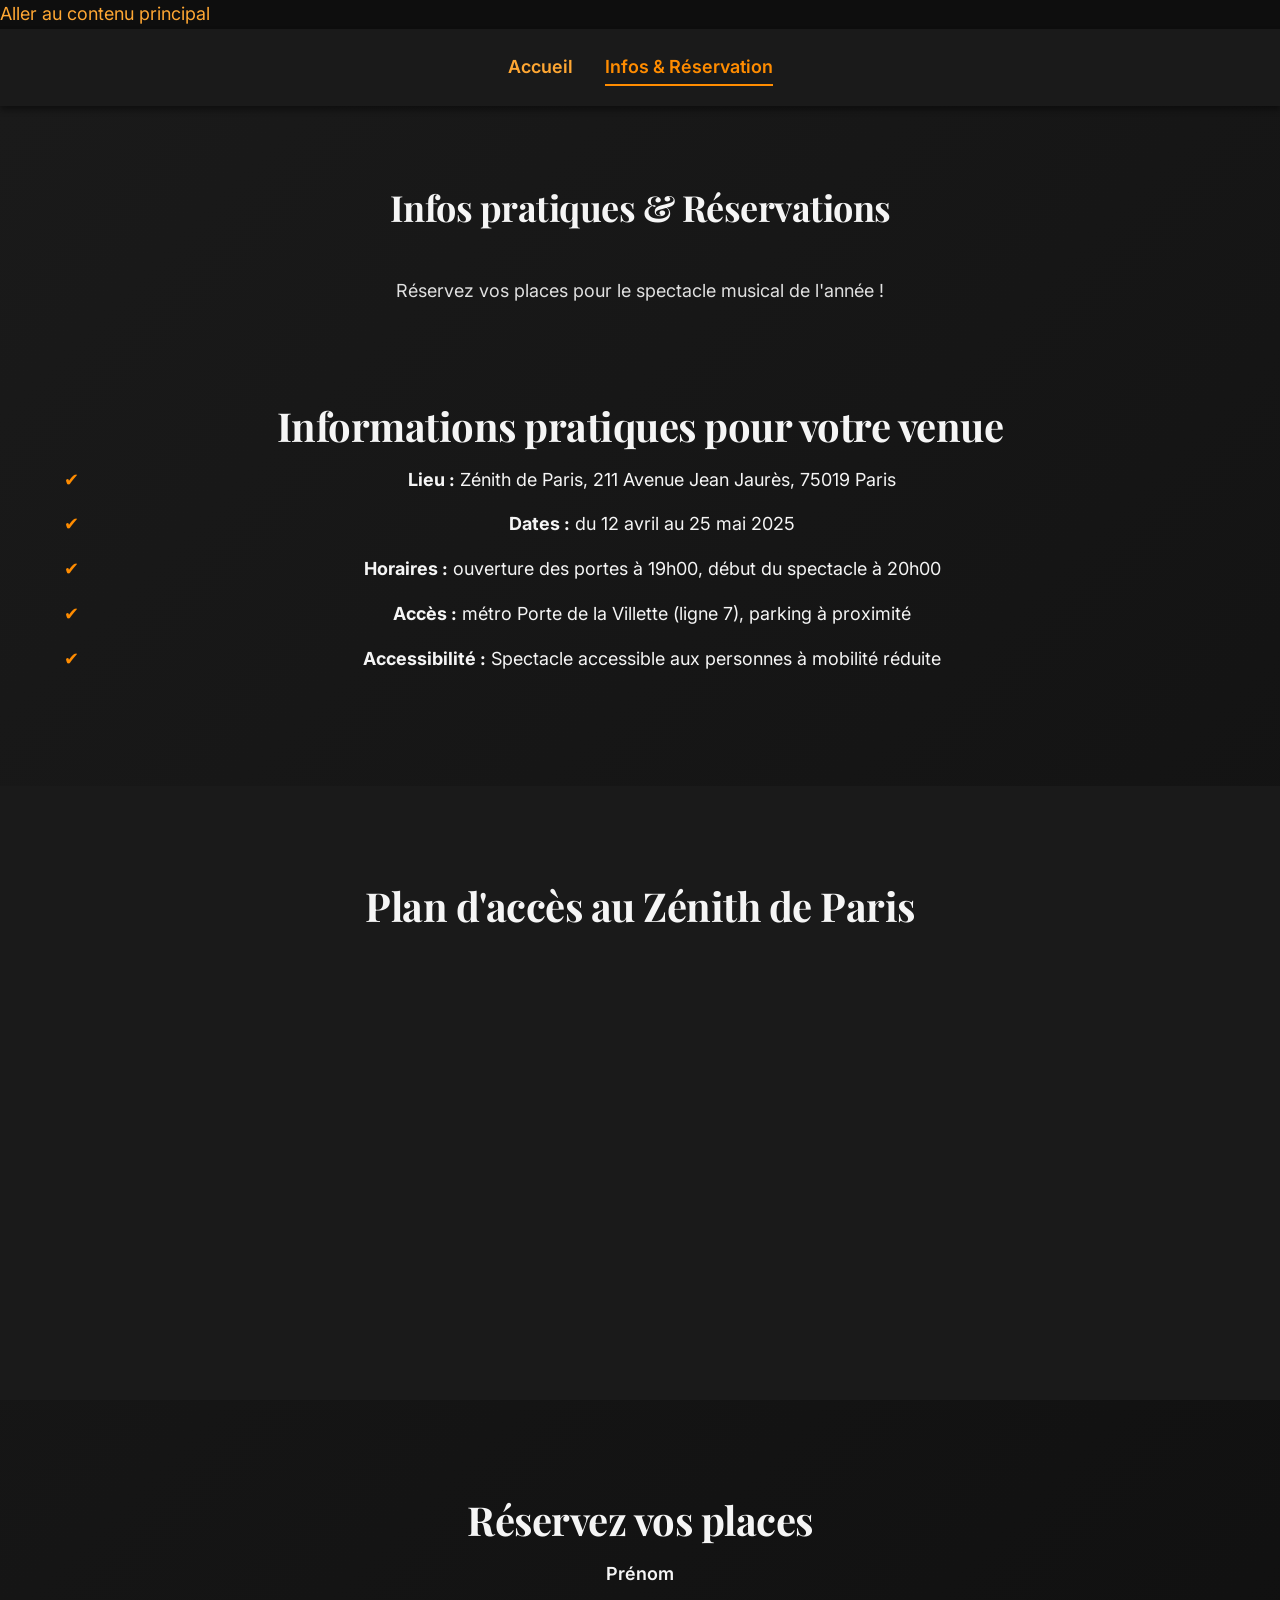
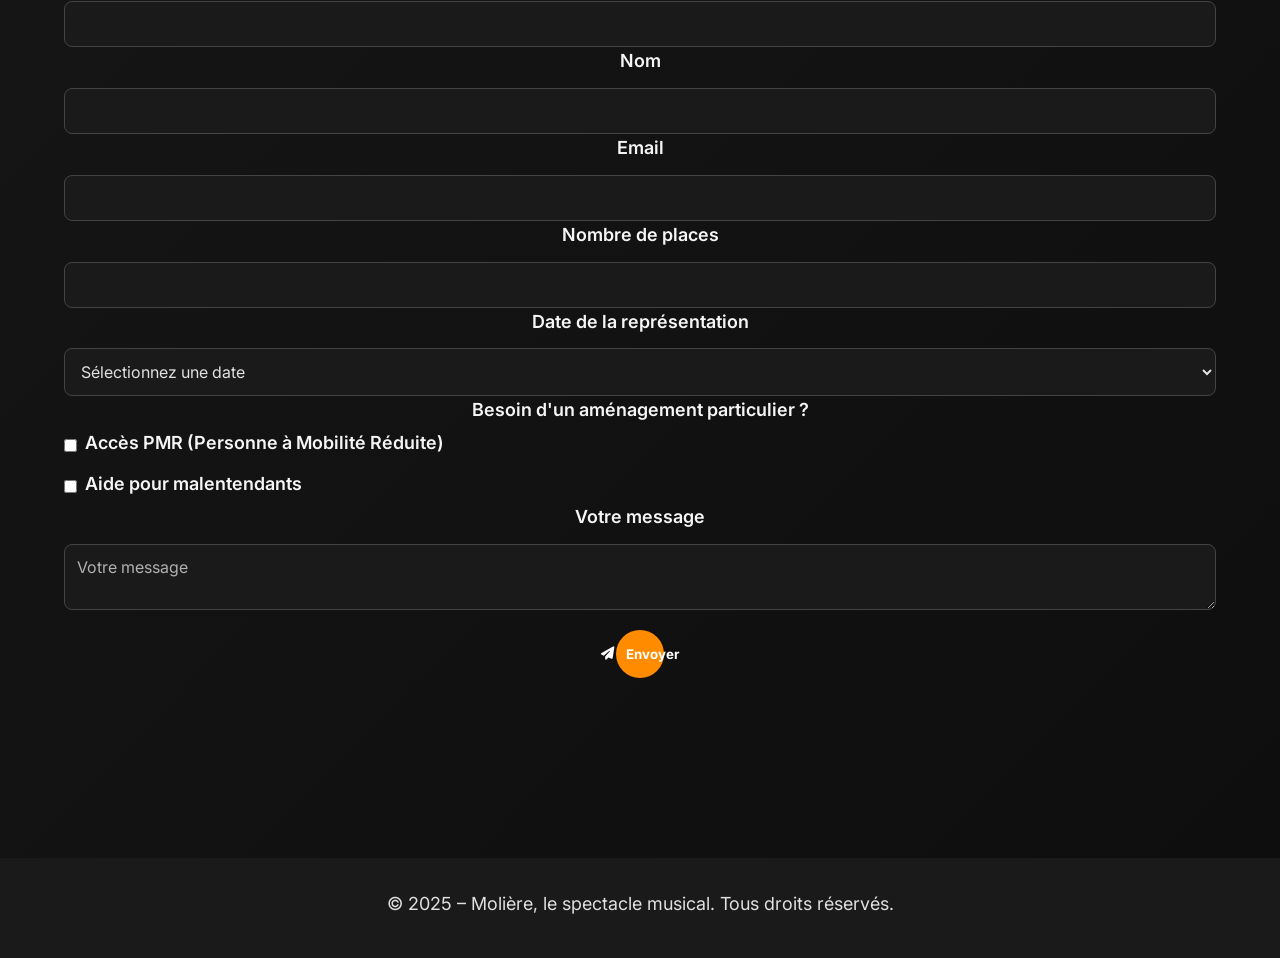
==== infos.html @ 2e43c41e "Index.html fini il manque le formulaire de infos.html et pour l'instant j'ai modifié le contraste da" ====
<!DOCTYPE html>
<html lang="fr">
  <head>
    <meta charset="UTF-8" />
    <meta name="viewport" content="width=device-width, initial-scale=1.0" />
    <title>Infos & Réservation – Molière, le spectacle musical</title>

    <!-- Chargement des polices -->
    <link
      href="https://fonts.googleapis.com/css2?family=Inter:wght@400;600;700&family=Playfair+Display:wght@700&display=swap"
      rel="stylesheet"
    />

    <!-- Fichiers CSS -->
    <link rel="stylesheet" href="style.css" />
    <link
      rel="stylesheet"
      href="https://cdnjs.cloudflare.com/ajax/libs/font-awesome/6.4.0/css/all.min.css"
      crossorigin="anonymous"
    />
  </head>
  <body>
    <!-- Lien d'évitement -->
    <a href="#contenu" class="skip-link">Aller au contenu principal</a>

    <!-- En-tête -->
    <header class="navbar">
      <nav class="nav-container">
        <a href="index.html">Accueil</a>
        <a href="infos.html" class="active" aria-current="page">Infos & Réservation</a>
      </nav>
    </header>

    <!-- Contenu principal -->
    <main id="contenu">
      <!-- Section Héros -->
      <header class="hero">
        <div class="hero-content container">
          <h1>Infos pratiques & Réservations</h1>
          <p>Réservez vos places pour le spectacle musical de l'année !</p>
        </div>
      </section>

      <!-- Section Infos pratiques -->
      <section class="section-intro" aria-labelledby="titre-infos">
        <div class="container">
          <h2 id="titre-infos">Informations pratiques pour votre venue</h2>
          <ul class="list-points">
            <li>
              <strong>Lieu :</strong> Zénith de Paris, 211 Avenue Jean Jaurès,
              75019 Paris
            </li>
            <li><strong>Dates :</strong> du 12 avril au 25 mai 2025</li>
            <li>
              <strong>Horaires :</strong> ouverture des portes à 19h00, début du
              spectacle à 20h00
            </li>
            <li>
              <strong>Accès :</strong> métro Porte de la Villette (ligne 7),
              parking à proximité
            </li>
            <li>
              <strong>Accessibilité :</strong> Spectacle accessible aux
              personnes à mobilité réduite
            </li>
          </ul>
        </div>
      </section>

      <!-- Carte d'accès -->
      <section class="section-intro alt-bg" aria-labelledby="titre-carte">
        <div class="container">
          <h2 id="titre-carte">Plan d'accès au Zénith de Paris</h2>
          <iframe
            src="https://www.google.com/maps/embed?pb=!1m18!1m12!1m3!1d2624.999893892238!2d2.388149315674998!3d48.89751557929109!2m3!1f0!2f0!3f0!3m2!1i1024!2i768!4f13.1!3m3!1m2!1s0x47e66d9d9b0ec9f3%3A0x2b5c5c6db71d93fd!2sZ%C3%A9nith%20Paris%20-%20La%20Villette!5e0!3m2!1sfr!2sfr!4v1616088277517!5m2!1sfr!2sfr"
            width="100%"
            height="350"
            style="border: 0"
            allowfullscreen
            loading="lazy"
            title="Carte du Zénith de Paris"
          ></iframe>
        </div>
      </section>

      <!-- Formulaire de réservation -->
      <section class="section-intro" aria-labelledby="titre-reservation">
        <div class="container">
          <h2 id="titre-reservation">Réservez vos places</h2>
          <form>
            <!-- Prénom -->
            <div class="form-group">
              <label for="prenom">Prénom</label>
              <input type="text" id="prenom" name="prenom" required />
            </div>

            <!-- Nom -->
            <div class="form-group">
              <label for="nom">Nom</label>
              <input type="text" id="nom" name="nom" required />
            </div>

            <!-- Email -->
            <div class="form-group">
              <label for="email">Email</label>
              <input type="email" id="email" name="email" required />
            </div>

            <!-- Nombre de places -->
            <div class="form-group">
              <label for="places">Nombre de places</label>
              <input type="number" id="places" name="places" min="1" required />
            </div>

            <!-- Date de la représentation -->
            <div class="form-group">
              <label for="date">Date de la représentation</label>
              <select id="date" name="date" required>
                <option value="" disabled selected>Sélectionnez une date</option>
                <option>12 avril 2025 - Nantes</option>
                <option>19 avril 2025 - Dijon</option>
                <option>26 avril 2025 - Floirac</option>
                <option>17 mai 2025 - Toulouse</option>
                <option>23-25 mai 2025 - Lille</option>
                <option>21-22 juin 2025 - Caen</option>
              </select>
            </div>

            <!-- Aménagements particuliers -->
            <fieldset class="form-group">
              <legend>Besoin d'un aménagement particulier ?</legend>
              <div>
                <input
                  type="checkbox"
                  id="pmr"
                  name="accessibilite[]"
                  value="pmr"
                />
                <label for="pmr">Accès PMR (Personne à Mobilité Réduite)</label>
              </div>
              <div>
                <input
                  type="checkbox"
                  id="malentendant"
                  name="accessibilite[]"
                  value="malentendant"
                />
                <label for="malentendant">Aide pour malentendants</label>
              </div>
            </fieldset>

            <!-- Message -->
            <div class="form-group">
              <label for="message">Votre message</label>
              <textarea id="message" name="message" placeholder="Votre message"></textarea>
            </div>

            <!-- Bouton de soumission -->
            <button type="submit" class="btn">
              <i class="fas fa-paper-plane" aria-hidden="true"></i>
              Envoyer
            </button>
          </form>
        </div>
      </section>
    </main>

    <!-- Pied de page -->
    <footer class="footer">
      <div class="container">
        <p>
          &copy; 2025 – Molière, le spectacle musical. Tous droits réservés.
        </p>
      </div>
    </footer>
  </body>
</html>
---- style.css ----
:root {
  /* Couleurs principales */
  --color-bg: #0e0e0e; /* Arrière-plan sombre */
  --color-text: #e0e0e0; /* Texte clair pour un meilleur contraste */
  --color-secondary-text: #b0b0b0; /* Texte secondaire avec contraste suffisant */
  --color-accent: #ff8c00; /* Accent orange pour une meilleure visibilité */
  --color-accent-light: #ffa733; /* Accent clair pour les survols */
  --color-card-bg: #1a1a1a; /* Fond des cartes */
  --color-hover-bg: #292929; /* Fond au survol */
  --color-focus-outline: #ff8c00; /* Couleur de l'outline pour le focus */
  --color-bandeau-bg: #ff8c00; /* Fond des bandeaux */
  --color-bandeau-text: #ffffff; /* Texte des bandeaux */
  --color-footer-bg: #1a1a1a; /* Fond du footer */
  --color-svg: #ff8c00; /* Couleur des SVG décoratifs */
  --color-focus-bg: transparent; /* Fond transparent pour le focus */
}

/* RESET + BASE */
*,
*::before,
*::after {
  margin: 0;
  padding: 0;
  box-sizing: border-box;
}

html {
  scroll-behavior: smooth;
  font-size: 100%;
}

/* Ajustement des couleurs pour améliorer le contraste */

/* Texte principal */
body {
  background-color: var(--color-bg);
  color: #f5f5f5; /* Couleur légèrement plus claire pour un meilleur contraste */
  font-family: "Inter", Arial, sans-serif;
  line-height: 1.6;
  font-size: 1.125rem;
}

/* Typo titres */
h1,
h2,
h3 {
  line-height: 1.2;
  letter-spacing: -0.5px;
  margin-bottom: 1rem;
  font-family: "Playfair Display", serif;
  font-weight: 700;
}

h2 {
  font-size: 2.5rem;
}

h3 {
  font-size: 1.75rem;
}

a {
  color: #ffa733; /* Couleur accentuée pour les liens */
  text-decoration: none;
  transition: color 0.3s ease;
}

a:focus,
a:hover {
  background-color: var(--color-focus-bg);
  color: #ff8c00; /* Couleur légèrement plus foncée au survol */
}

a:focus-visible {
  outline: 3px solid var(--color-focus-outline); /* Outline visible pour le focus */
  outline-offset: 4px;
  background-color: var(--color-focus-bg);
}

img {
  max-width: 100%;
  height: auto;
  display: block;
  border-radius: 0.5rem;
  object-fit: cover;
}

/* CONTAINER */
.container {
  width: 90%;
  max-width: 1200px;
  margin: 0 auto;
}

/* NAVBAR */
.navbar {
  background-color: var(--color-card-bg);
  padding: 1.5rem 0;
  position: sticky;
  top: 0;
  z-index: 1000;
  box-shadow: 0 4px 6px rgba(0, 0, 0, 0.4);
}

.nav-container {
  display: flex;
  justify-content: center;
  gap: 2rem;
}

.navbar a {
  font-size: 1.125rem;
  font-weight: 600;
  position: relative;
}

.navbar a::after {
  content: "";
  position: absolute;
  width: 0%;
  height: 2px;
  background: var(--color-accent);
  left: 0;
  bottom: -4px;
  transition: width 0.3s ease;
}

.navbar a:hover::after,
.navbar a.active::after {
  width: 100%;
}

.navbar a.active {
  color: var(--color-accent);
}

/* HERO */
.hero {
  background: linear-gradient(135deg, var(--color-card-bg), var(--color-bg));
  padding: 5rem 0 4rem 0;
  position: relative;
  overflow: hidden;
  text-align: center;
}

.svg-decoration {
  position: absolute;
  top: 0;
  left: 0;
  width: 100%;
  opacity: 0.3;
  pointer-events: none;
}

.svg-decoration path {
  fill: var(--color-svg);
}

.hero-content {
  position: relative;
  z-index: 1;
  display: flex;
  flex-direction: column;
  align-items: center;
  gap: 2rem;
}

.hero-image {
  max-width: 600px;
  width: 100%;
}

.hero-text h1 {
  font-size: 3rem;
  color: var(--color-text); /* Texte principal avec contraste suffisant */
}

.hero-text p {
  font-size: 1.25rem;
  color: var(--color-secondary-text); /* Texte secondaire avec contraste suffisant */
}

/* BOUTONS */
.btn {
  display: inline-flex;
  align-items: center;
  gap: 0.75rem;
  background-color: #e67e22; /* Couleur plus foncée pour un meilleur contraste */
  color: #ffffff; /* Texte blanc pour un contraste suffisant */
  padding: 0.75rem 1.5rem;
  border-radius: 50px;
  font-weight: bold;
  transition: background 0.3s ease;
  font-family: "Inter", sans-serif;
  margin: 20px;
}

.btn:hover,
.btn:focus {
  background-color: #d35400; /* Couleur plus foncée au survol */
  color: var(--color-bandeau-text);
  outline: none;
  outline-offset: 0;
}

/* BANDEAUX */
.bandeau-citation,
.bandeau-story {
  background-color: var(--color-bandeau-bg);
  color: var(--color-bandeau-text);
  text-align: center;
  padding: 2.5rem;
  font-weight: bold;
  font-size: 1.2rem;
}

.bandeau-citation p,
.bandeau-story p {
  text-align: center;
}

/* SECTIONS */
.section-intro {
  padding: 6rem 0;
}

.section-chiffres {
  padding: 6rem 0;
}

.alt-bg {
  background-color: var(--color-card-bg);
}

.section-intro img.section-image {
  width: 100%;
  max-width: 500px;
  margin: 0 auto;
  display: block;
}

/* GRID SYSTEM */
.grid-2 {
  display: grid;
  grid-template-columns: 1fr 1fr;
  gap: 3rem;
  align-items: center;
}

@media (max-width: 768px) {
  .grid-2 {
    grid-template-columns: 1fr;
    text-align: center;
  }
}

/* LISTES */
.list-points {
  list-style: none;
  padding: 0;
}

.list-points li {
  position: relative;
  padding-left: 1.5rem;
  margin-bottom: 1rem;
}

.list-points li::before {
  content: "✔";
  position: absolute;
  left: 0;
  color: var(--color-accent);
}

/* CARDS */
.cards {
  display: grid;
  grid-template-columns: repeat(auto-fit, minmax(250px, 1fr));
  gap: 2rem;
}

.card {
  background-color: var(--color-hover-bg);
  padding: 2rem;
  border-radius: 1rem;
  text-align: center;
  transition: transform 0.3s ease, background 0.3s ease;
  border: 1px solid #444;
  display: flex;
  flex-direction: column;
  align-items: center;
  height: 100%;
}

.card img {
  width: 150px;
  height: 150px;
  object-fit: cover;
  border-radius: 50%;
  margin-bottom: 1rem;
}

.card i {
  font-size: 2rem;
  margin-bottom: 1rem;
  color: var(--color-accent);
}

.card:hover,
.card:focus-within {
  transform: translateY(-5px);
  background-color: #444;
}

.card h3 {
  margin-bottom: 0.5rem;
  font-family: "Playfair Display", serif;
}

.card p {
  color: var(--color-secondary-text);
  font-family: "Inter", sans-serif;
}

/* GALLERY */
.gallery {
  display: grid;
  grid-template-columns: repeat(auto-fit, minmax(300px, 1fr));
  gap: 1.5rem;
  align-items: center;
}

.gallery img {
  width: 100%;
  height: 250px;
  object-fit: cover;
  border-radius: 0.5rem;
}

/* RESEAUX SOCIAUX */
.section-reseaux {
  padding: 4rem 0;
}

.section-reseaux h3 {
  text-align: center;
}

.reseaux-links {
  display: flex;
  flex-wrap: wrap;
  justify-content: center;
  gap: 2rem;
}

.reseaux-links a {
  display: inline-flex;
  align-items: center;
  gap: 0.75rem;
  background-color: var(--color-card-bg);
  padding: 0.75rem 1.5rem;
  border-radius: 50px;
  font-weight: bold;
  transition: background 0.3s ease, transform 0.3s ease;
}

.reseaux-links a i {
  color: var(--color-accent);
}

.reseaux-links a:hover,
.reseaux-links a:focus {
  background-color: var(--color-hover-bg);
  transform: translateY(-2px);
  outline: 3px solid var(--color-focus-outline);
  outline-offset: 4px;
}

/* FOOTER */
.footer {
  background-color: var(--color-footer-bg);
  padding: 2rem 0;
  text-align: center;
  color: var(--color-text);
}

.footer p {
  margin-bottom: 0.5rem;
}

/* FORMULAIRE */

.form-reservation {
  display: flex;
  flex-direction: column;
  gap: 1.5rem;
  margin-top: 2rem;
}

.form-group,
fieldset.form-group {
  display: flex;
  flex-direction: column;
  gap: 0.5rem;
}

.form-group label,
fieldset.form-group legend {
  font-weight: 600;
  font-family: "Inter", sans-serif;
  margin-bottom: 0.25rem;
}

input[type="text"],
input[type="email"],
input[type="number"],
select,
textarea {
  width: 100%;
  padding: 0.75rem;
  border-radius: 0.5rem;
  border: 1px solid #444;
  background-color: var(--color-card-bg);
  color: var(--color-text);
  font-family: "Inter", sans-serif;
  font-size: 1rem;
}

fieldset.form-group {
  border: none;
  padding: 0;
  margin: 0;
}

fieldset.form-group div {
  display: flex;
  align-items: center;
  gap: 0.5rem;
}

fieldset.form-group input[type="checkbox"] {
  width: auto;
  height: auto;
}

textarea {
  resize: vertical;
}

.section-intro input::placeholder,
.section-intro textarea::placeholder {
  color: var(--color-secondary-text);
}

.section-intro input:focus,
.section-intro select:focus,
.section-intro textarea:focus {
  outline: none;
  background-color: var(--color-card-bg);
}

.section-intro .btn {
  display: inline-flex;
  align-items: center;
  justify-content: center;
  background-color: var(--color-accent);
  color: var(--color-bandeau-text);
  padding: 0.75rem;
  border-radius: 50%;
  width: 3rem;
  height: 3rem;
  border: none;
  cursor: pointer;
  transition: background 0.3s ease;
}

.section-intro .btn:hover,
.section-intro .btn:focus {
  background-color: var(--color-accent);
  outline: none;
}

/* Titres */
h2#titre-citation,
h2#titre-story {
  color: #f5f5f5; /* Couleur plus claire pour un meilleur contraste */
}

/* Bloc de citation */
blockquote.bandeau-citation {
  background-color: #e67e22; /* Couleur plus foncée pour le fond */
  color: #ffffff; /* Texte blanc pour un contraste suffisant */
}

blockquote.bandeau-citation p {
  color: #ffffff; /* Texte blanc pour un contraste suffisant */
}

/* Bandeau storytelling */
div.bandeau-citation {
  background-color: #e67e22; /* Couleur plus foncée pour le fond */
  color: #ffffff; /* Texte blanc pour un contraste suffisant */
}

div.bandeau-citation p {
  color: #ffffff; /* Texte blanc pour un contraste suffisant */
}

/* Paragraphe */
p {
  color: #e0e0e0; /* Couleur légèrement plus claire pour un meilleur contraste */
}

/* Responsive */
@media (max-width: 768px) {
  h2 {
    font-size: 2rem;
  }

  .hero-text h1 {
    font-size: 2.2rem;
  }

  .hero-image {
    max-width: 90%;
  }

  .navbar ul {
    gap: 1rem;
    flex-wrap: wrap;
  }

  .form-reservation {
    gap: 1rem;
  }

  button[type="submit"] {
    width: 100%;
    justify-content: center;
  }
}
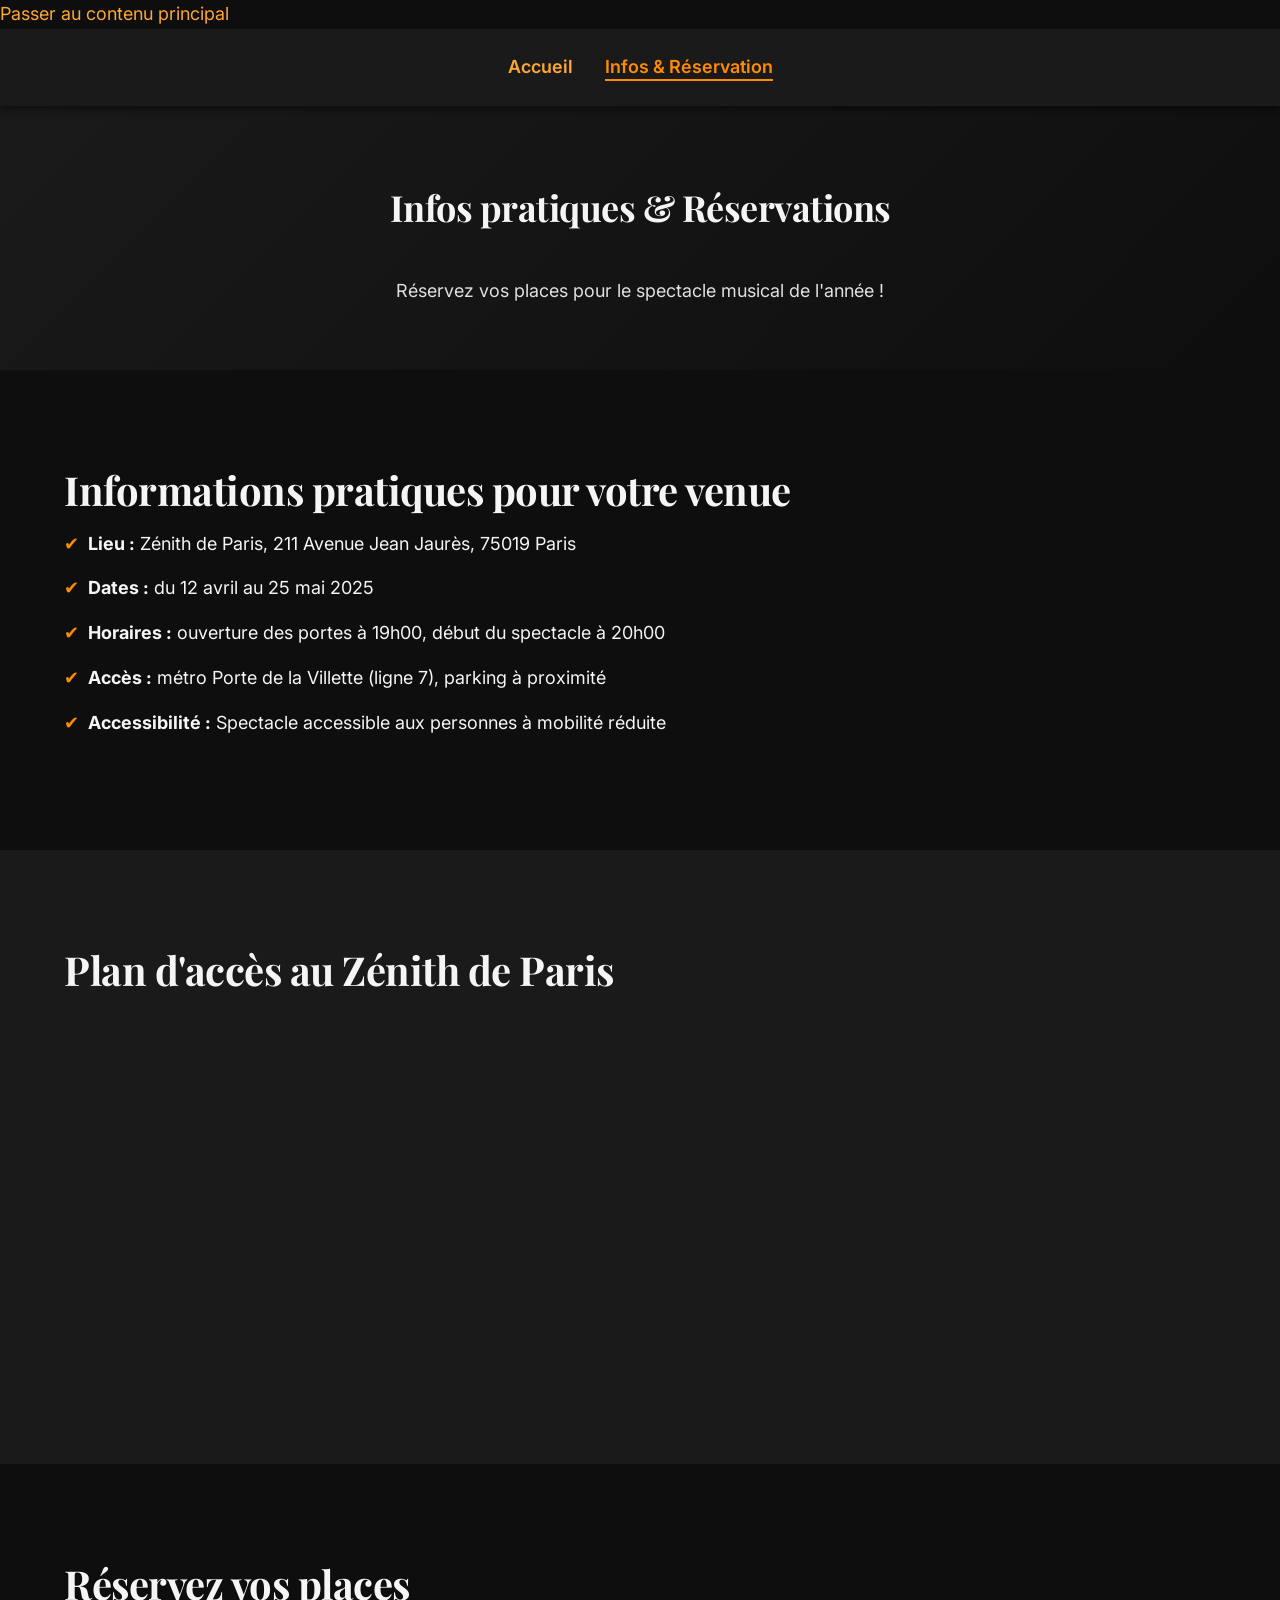
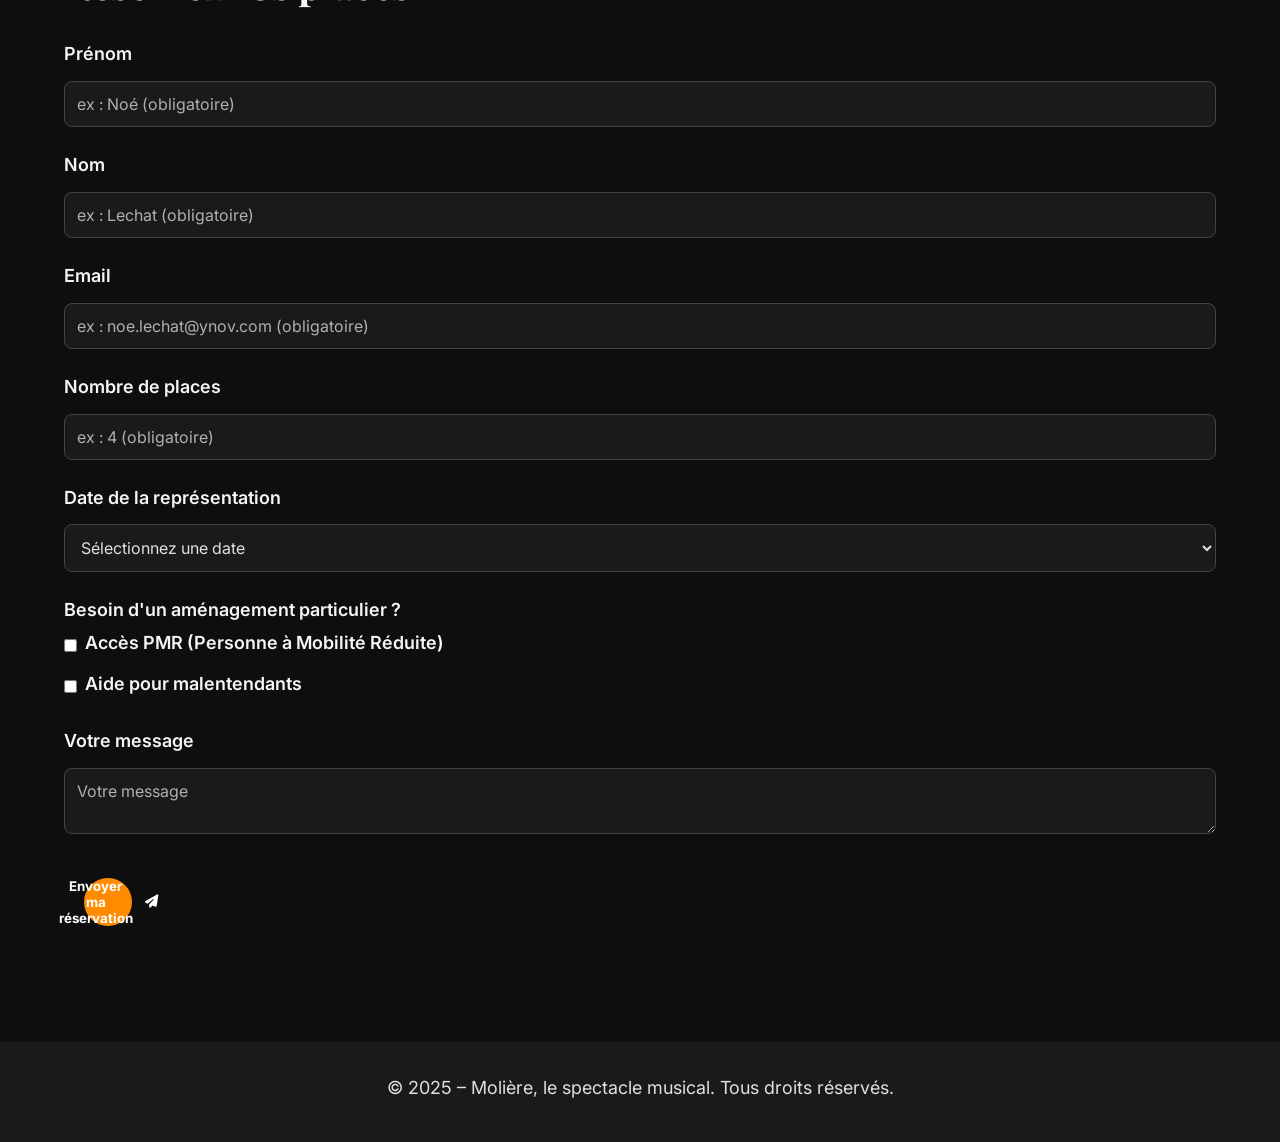
==== commit 378f11bb: "feat: ajout des alt manquants" ====
--- a/infos.html
+++ b/infos.html
@@ -5,13 +5,11 @@
     <meta name="viewport" content="width=device-width, initial-scale=1.0" />
     <title>Infos & Réservation – Molière, le spectacle musical</title>
 
-    <!-- Chargement des polices -->
     <link
       href="https://fonts.googleapis.com/css2?family=Inter:wght@400;600;700&family=Playfair+Display:wght@700&display=swap"
       rel="stylesheet"
     />
 
-    <!-- Fichiers CSS -->
     <link rel="stylesheet" href="style.css" />
     <link
       rel="stylesheet"
@@ -20,29 +18,35 @@
     />
   </head>
   <body>
-    <!-- Lien d'évitement -->
-    <a href="#contenu" class="skip-link">Aller au contenu principal</a>
+    <a href="#contenu"  class="skip-link" title="Passer au contenu principal">Passer au contenu principal</a>
+    <div class="navbar">
+      <div class="nav-container">
+        <div>
+          <a href="index.html">Accueil</a>
+        </div>
+        <div>
+          <a href="infos.html" class="active" aria-current="page"
+            >Infos & Réservation</a
+          >
+        </div>
+      </div>
+    </div>
 
-    <!-- En-tête -->
-    <header class="navbar">
-      <nav class="nav-container">
-        <a href="index.html">Accueil</a>
-        <a href="infos.html" class="active" aria-current="page">Infos & Réservation</a>
-      </nav>
-    </header>
-
-    <!-- Contenu principal -->
     <main id="contenu">
-      <!-- Section Héros -->
-      <header class="hero">
+      <!-- En-tête -->
+      <header class="hero" role="banner">
         <div class="hero-content container">
           <h1>Infos pratiques & Réservations</h1>
           <p>Réservez vos places pour le spectacle musical de l'année !</p>
         </div>
-      </section>
+      </header>
 
       <!-- Section Infos pratiques -->
-      <section class="section-intro" aria-labelledby="titre-infos">
+      <section
+        class="section-intro"
+        role="region"
+        aria-labelledby="titre-infos"
+      >
         <div class="container">
           <h2 id="titre-infos">Informations pratiques pour votre venue</h2>
           <ul class="list-points">
@@ -68,7 +72,11 @@
       </section>
 
       <!-- Carte d'accès -->
-      <section class="section-intro alt-bg" aria-labelledby="titre-carte">
+      <section
+        class="section-intro alt-bg"
+        role="region"
+        aria-labelledby="titre-carte"
+      >
         <div class="container">
           <h2 id="titre-carte">Plan d'accès au Zénith de Paris</h2>
           <iframe
@@ -79,99 +87,82 @@
             allowfullscreen
             loading="lazy"
             title="Carte du Zénith de Paris"
+            tabindex="-1"
           ></iframe>
         </div>
       </section>
 
       <!-- Formulaire de réservation -->
-      <section class="section-intro" aria-labelledby="titre-reservation">
+      <div class="section-intro">
         <div class="container">
-          <h2 id="titre-reservation">Réservez vos places</h2>
-          <form>
-            <!-- Prénom -->
+          <h2>Réservez vos places</h2>
+
+          <form action="" method="POST" class="form-reservation">
             <div class="form-group">
               <label for="prenom">Prénom</label>
-              <input type="text" id="prenom" name="prenom" required />
+              <input type="text" id="prenom" name="prenom" placeholder="ex : Noé (obligatoire)" required />
             </div>
 
-            <!-- Nom -->
             <div class="form-group">
               <label for="nom">Nom</label>
-              <input type="text" id="nom" name="nom" required />
+              <input type="text" id="nom" name="nom" placeholder="ex : Lechat (obligatoire)" required />
             </div>
 
-            <!-- Email -->
             <div class="form-group">
               <label for="email">Email</label>
-              <input type="email" id="email" name="email" required />
+              <input type="email" id="email" name="email" placeholder="ex : noe.lechat@ynov.com (obligatoire)"  required />
             </div>
 
-            <!-- Nombre de places -->
             <div class="form-group">
               <label for="places">Nombre de places</label>
-              <input type="number" id="places" name="places" min="1" required />
+              <input type="number" id="places" name="places" placeholder="ex : 4 (obligatoire)" required />
             </div>
 
-            <!-- Date de la représentation -->
             <div class="form-group">
               <label for="date">Date de la représentation</label>
               <select id="date" name="date" required>
                 <option value="" disabled selected>Sélectionnez une date</option>
-                <option>12 avril 2025 - Nantes</option>
-                <option>19 avril 2025 - Dijon</option>
-                <option>26 avril 2025 - Floirac</option>
-                <option>17 mai 2025 - Toulouse</option>
-                <option>23-25 mai 2025 - Lille</option>
-                <option>21-22 juin 2025 - Caen</option>
+                <option value="12-avril-2025-nantes">12 avril 2025 - Nantes</option>
+                <option value="19-avril-2025-dijon">19 avril 2025 - Dijon</option>
+                <option value="26-avril-2025-floirac">26 avril 2025 - Floirac</option>
+                <option value="17-mai-2025-toulouse">17 mai 2025 - Toulouse</option>
+                <option value="23-25-mai-2025-lille">23-25 mai 2025 - Lille</option>
+                <option value="21-22-juin-2025-caen">21-22 juin 2025 - Caen</option>
               </select>
             </div>
 
-            <!-- Aménagements particuliers -->
             <fieldset class="form-group">
               <legend>Besoin d'un aménagement particulier ?</legend>
               <div>
-                <input
-                  type="checkbox"
-                  id="pmr"
-                  name="accessibilite[]"
-                  value="pmr"
-                />
+                <input type="checkbox" id="pmr" name="accessibilite[]" value="pmr" />
                 <label for="pmr">Accès PMR (Personne à Mobilité Réduite)</label>
               </div>
               <div>
-                <input
-                  type="checkbox"
-                  id="malentendant"
-                  name="accessibilite[]"
-                  value="malentendant"
-                />
+                <input type="checkbox" id="malentendant" name="accessibilite[]" value="malentendant" />
                 <label for="malentendant">Aide pour malentendants</label>
               </div>
             </fieldset>
 
-            <!-- Message -->
             <div class="form-group">
               <label for="message">Votre message</label>
               <textarea id="message" name="message" placeholder="Votre message"></textarea>
             </div>
 
-            <!-- Bouton de soumission -->
             <button type="submit" class="btn">
-              <i class="fas fa-paper-plane" aria-hidden="true"></i>
-              Envoyer
+              <span>Envoyer ma réservation</span>
+              <i class="fas fa-paper-plane" alt="Icône avion en papier"></i>
             </button>
           </form>
         </div>
-      </section>
+      </div>
     </main>
 
-    <!-- Pied de page -->
-    <footer class="footer">
+    <div class="footer">
       <div class="container">
         <p>
           &copy; 2025 – Molière, le spectacle musical. Tous droits réservés.
         </p>
       </div>
-    </footer>
+    </div>
   </body>
-</html>
+</html>
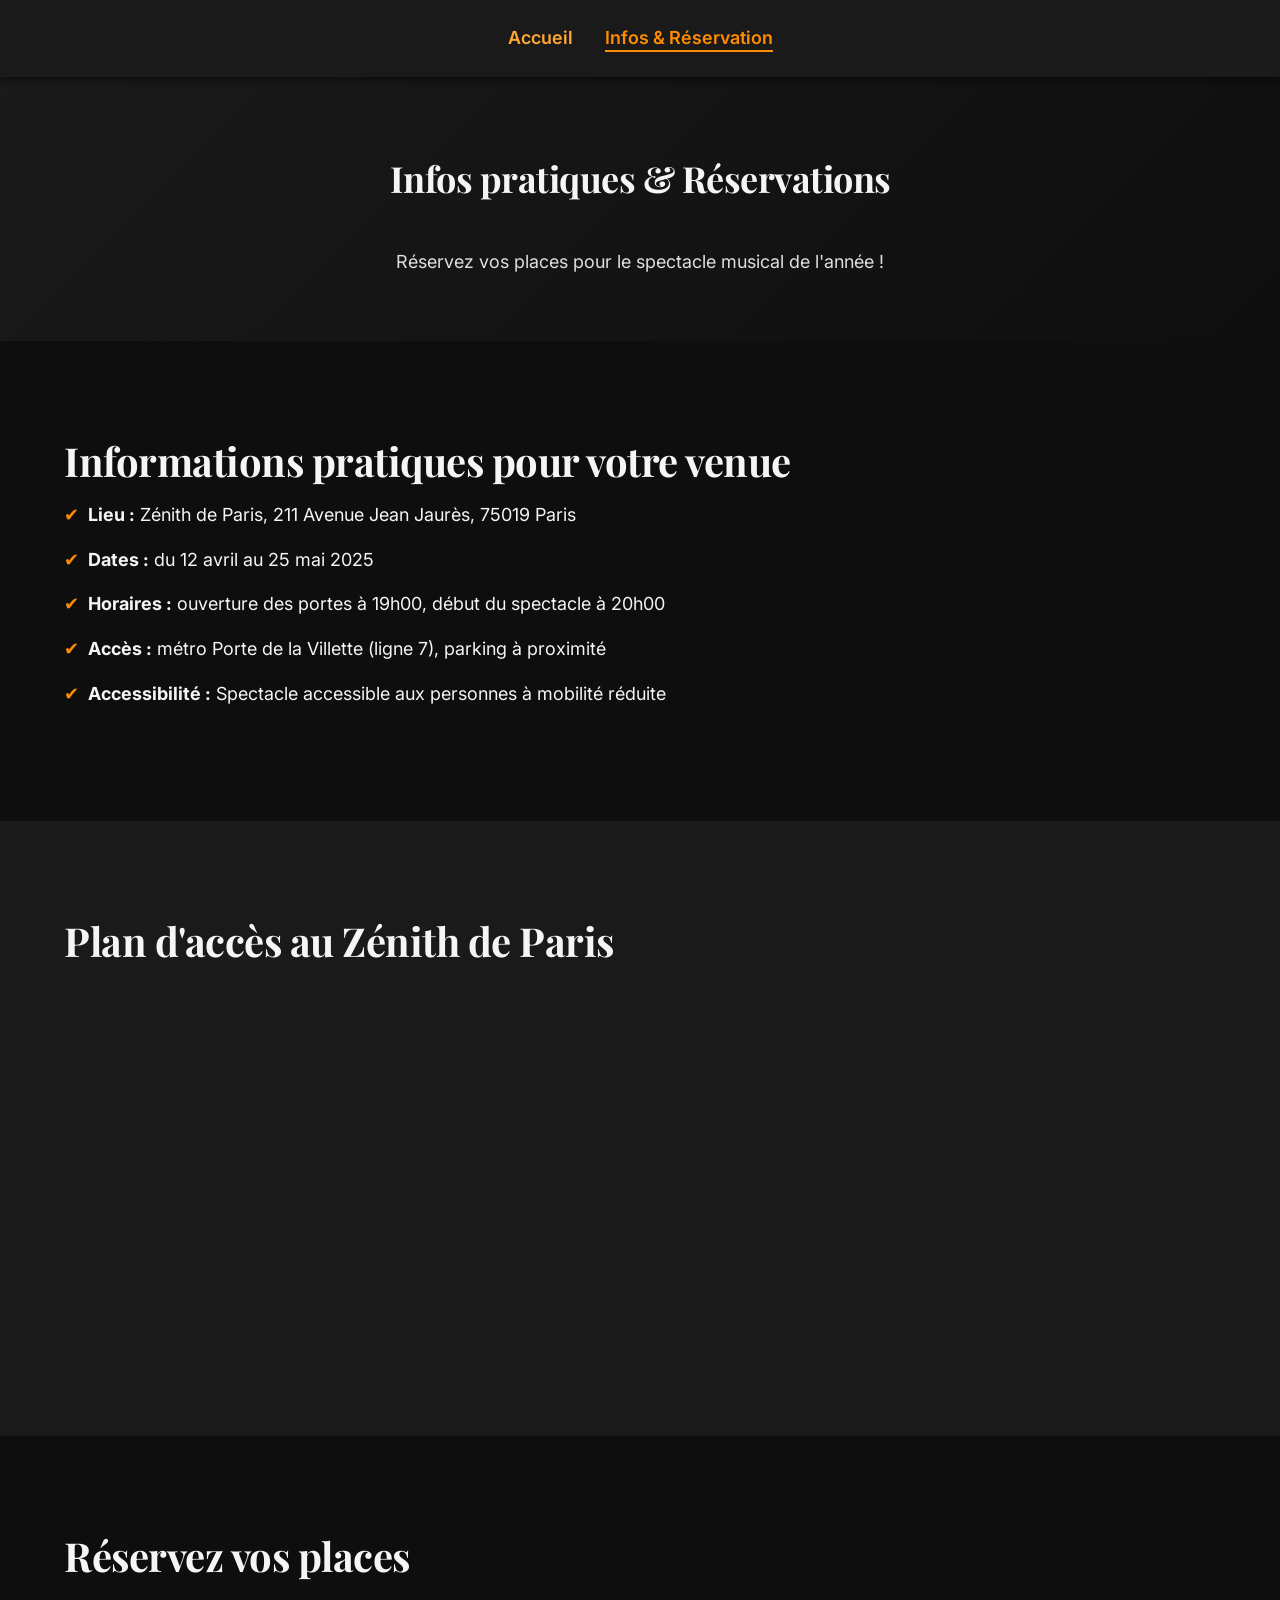
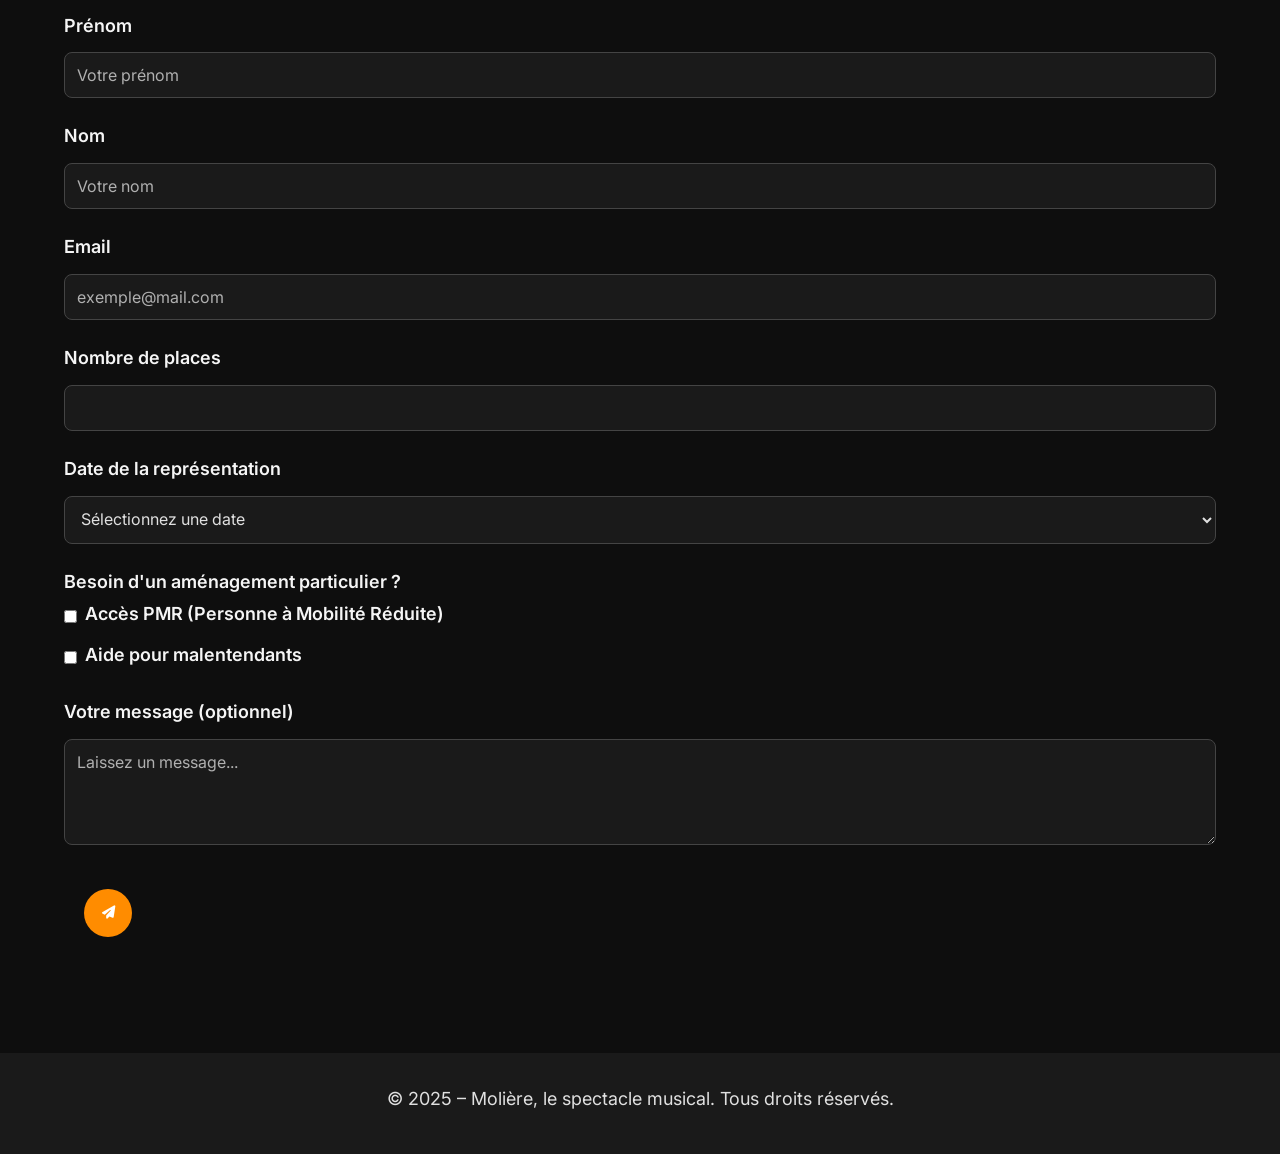
==== commit bf711733: "modification formulaire de réservation" ====
--- a/infos.html
+++ b/infos.html
@@ -18,7 +18,6 @@
     />
   </head>
   <body>
-    <a href="#contenu"  class="skip-link" title="Passer au contenu principal">Passer au contenu principal</a>
     <div class="navbar">
       <div class="nav-container">
         <div>
@@ -93,44 +92,44 @@
       </section>
 
       <!-- Formulaire de réservation -->
-      <div class="section-intro">
+      <section class="section-intro" role="region" aria-labelledby="form-titre">
         <div class="container">
-          <h2>Réservez vos places</h2>
-
-          <form action="" method="POST" class="form-reservation">
+          <h2 id="form-titre">Réservez vos places</h2>
+      
+          <form class="form-reservation" action="traitement-reservation.php" method="post">
             <div class="form-group">
               <label for="prenom">Prénom</label>
-              <input type="text" id="prenom" name="prenom" placeholder="ex : Noé (obligatoire)" required />
+              <input type="text" id="prenom" name="prenom" placeholder="Votre prénom" required />
             </div>
-
+      
             <div class="form-group">
               <label for="nom">Nom</label>
-              <input type="text" id="nom" name="nom" placeholder="ex : Lechat (obligatoire)" required />
+              <input type="text" id="nom" name="nom" placeholder="Votre nom" required />
             </div>
-
+      
             <div class="form-group">
               <label for="email">Email</label>
-              <input type="email" id="email" name="email" placeholder="ex : noe.lechat@ynov.com (obligatoire)"  required />
+              <input type="email" id="email" name="email" placeholder="exemple@mail.com" required />
             </div>
-
+      
             <div class="form-group">
               <label for="places">Nombre de places</label>
-              <input type="number" id="places" name="places" placeholder="ex : 4 (obligatoire)" required />
+              <input type="number" id="places" name="places" min="1" required />
             </div>
-
+      
             <div class="form-group">
               <label for="date">Date de la représentation</label>
               <select id="date" name="date" required>
-                <option value="" disabled selected>Sélectionnez une date</option>
-                <option value="12-avril-2025-nantes">12 avril 2025 - Nantes</option>
-                <option value="19-avril-2025-dijon">19 avril 2025 - Dijon</option>
-                <option value="26-avril-2025-floirac">26 avril 2025 - Floirac</option>
-                <option value="17-mai-2025-toulouse">17 mai 2025 - Toulouse</option>
-                <option value="23-25-mai-2025-lille">23-25 mai 2025 - Lille</option>
-                <option value="21-22-juin-2025-caen">21-22 juin 2025 - Caen</option>
+                <option value="">Sélectionnez une date</option>
+                <option>12 avril 2025 - Nantes</option>
+                <option>19 avril 2025 - Dijon</option>
+                <option>26 avril 2025 - Floirac</option>
+                <option>17 mai 2025 - Toulouse</option>
+                <option>23-25 mai 2025 - Lille</option>
+                <option>21-22 juin 2025 - Caen</option>
               </select>
             </div>
-
+      
             <fieldset class="form-group">
               <legend>Besoin d'un aménagement particulier ?</legend>
               <div>
@@ -142,19 +141,18 @@
                 <label for="malentendant">Aide pour malentendants</label>
               </div>
             </fieldset>
-
+      
             <div class="form-group">
-              <label for="message">Votre message</label>
-              <textarea id="message" name="message" placeholder="Votre message"></textarea>
+              <label for="message">Votre message (optionnel)</label>
+              <textarea id="message" name="message" rows="4" placeholder="Laissez un message..."></textarea>
             </div>
-
-            <button type="submit" class="btn">
-              <span>Envoyer ma réservation</span>
-              <i class="fas fa-paper-plane" alt="Icône avion en papier"></i>
+      
+            <button type="submit" class="btn" aria-label="Envoyer la réservation">
+              <i class="fas fa-paper-plane"></i>
             </button>
           </form>
         </div>
-      </div>
+      </section>
     </main>
 
     <div class="footer">
@@ -165,4 +163,4 @@
       </div>
     </div>
   </body>
-</html>+</html>
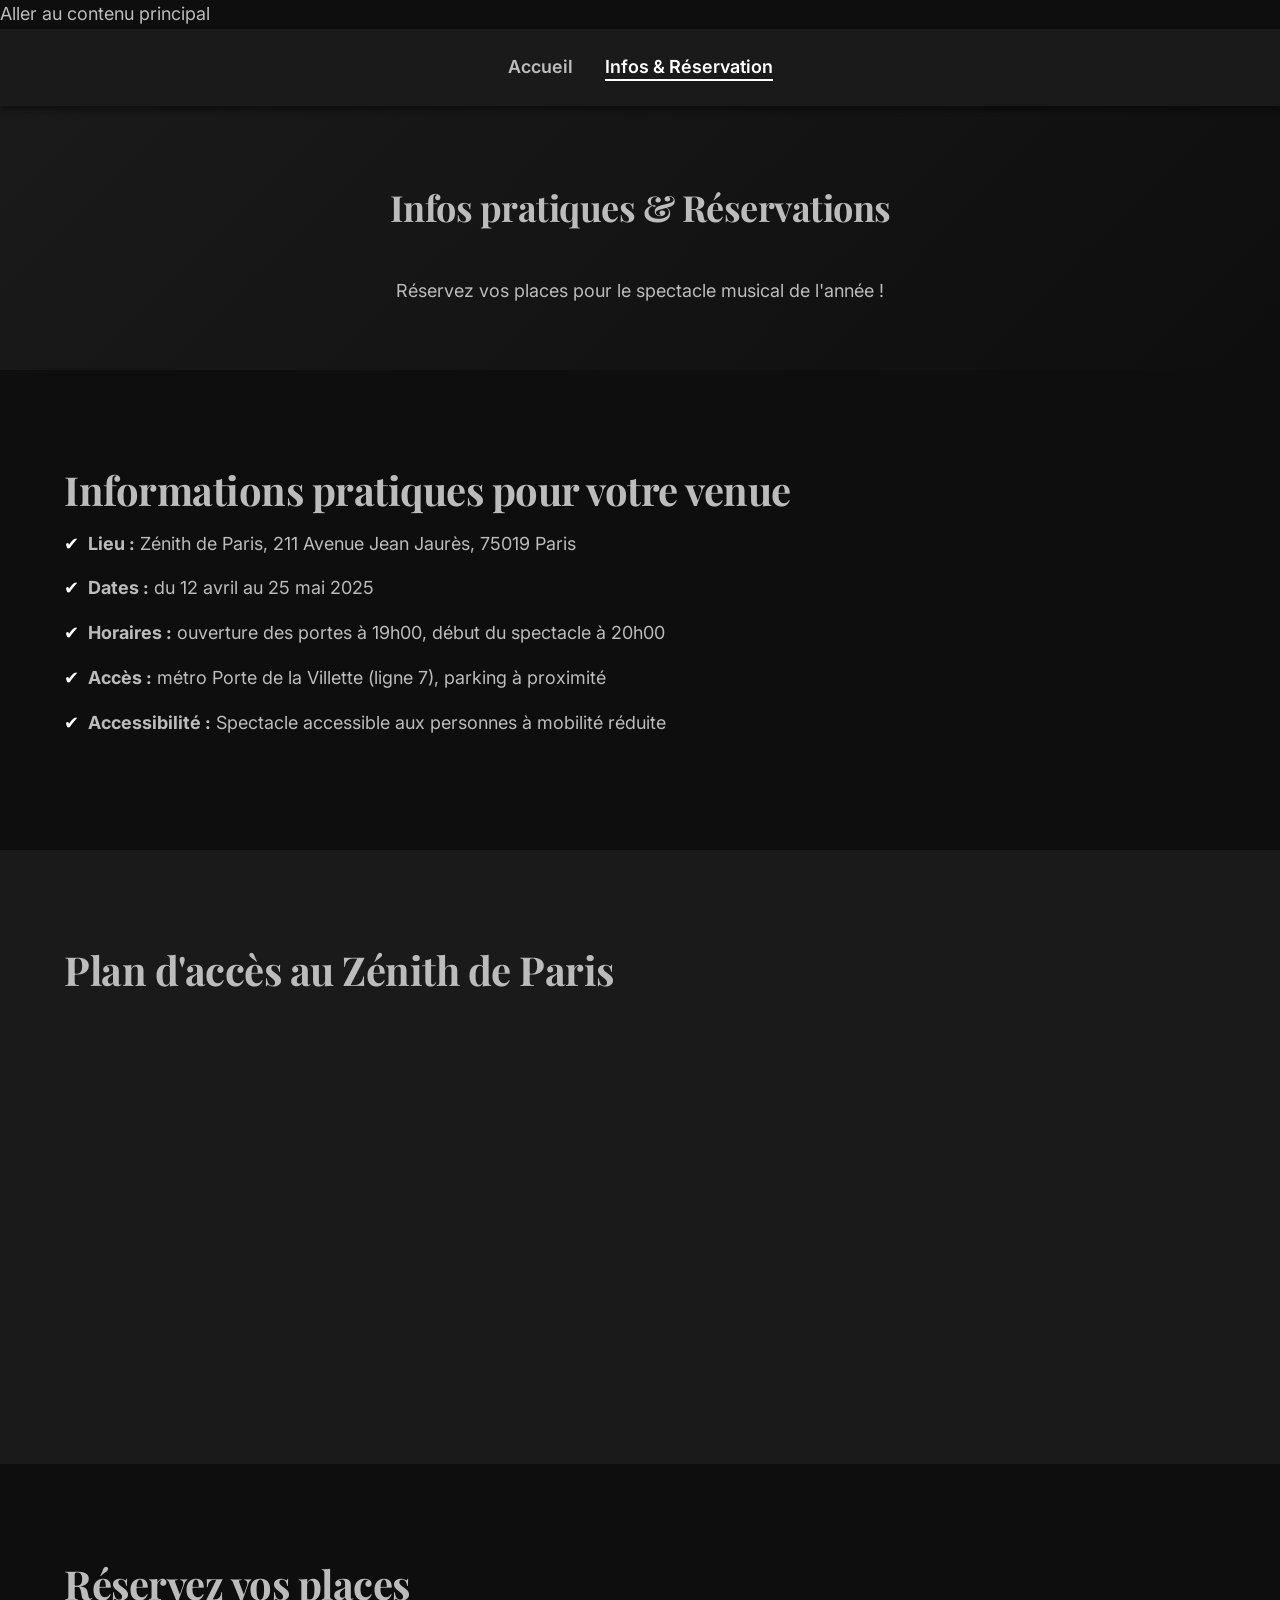
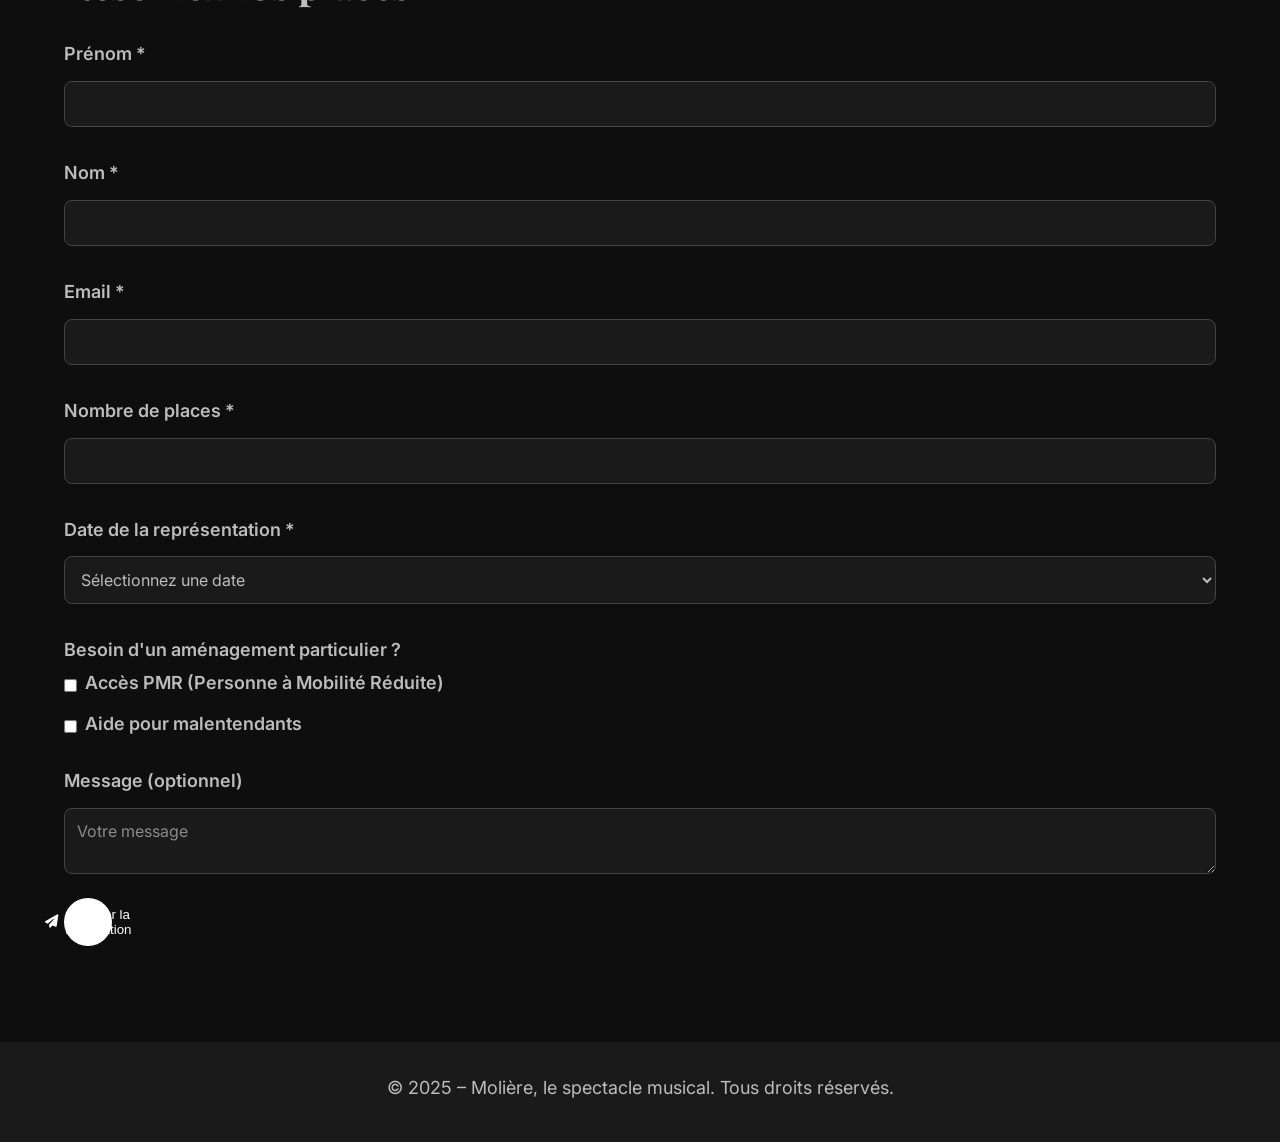
==== commit 8ee315a0: "Optimisation des performances : conversion des images en WebP, redimensionnemtn et ajout de preconne" ====
--- a/infos.html
+++ b/infos.html
@@ -4,6 +4,11 @@
     <meta charset="UTF-8" />
     <meta name="viewport" content="width=device-width, initial-scale=1.0" />
     <title>Infos & Réservation – Molière, le spectacle musical</title>
+
+    <!-- Preconnect pour les ressources externes -->
+    <link rel="preconnect" href="https://fonts.googleapis.com">
+    <link rel="preconnect" href="https://fonts.gstatic.com" crossorigin>
+    <link rel="preconnect" href="https://cdnjs.cloudflare.com">
 
     <link
       href="https://fonts.googleapis.com/css2?family=Inter:wght@400;600;700&family=Playfair+Display:wght@700&display=swap"
@@ -18,6 +23,8 @@
     />
   </head>
   <body>
+    <a href="#contenu" class="skip-link">Aller au contenu principal</a>
+    
     <div class="navbar">
       <div class="nav-container">
         <div>
@@ -92,63 +99,122 @@
       </section>
 
       <!-- Formulaire de réservation -->
-      <section class="section-intro" role="region" aria-labelledby="form-titre">
+      <section class="section-intro" role="region" aria-labelledby="titre-formulaire">
         <div class="container">
-          <h2 id="form-titre">Réservez vos places</h2>
-      
-          <form class="form-reservation" action="traitement-reservation.php" method="post">
-            <div class="form-group">
-              <label for="prenom">Prénom</label>
-              <input type="text" id="prenom" name="prenom" placeholder="Votre prénom" required />
-            </div>
-      
-            <div class="form-group">
-              <label for="nom">Nom</label>
-              <input type="text" id="nom" name="nom" placeholder="Votre nom" required />
-            </div>
-      
-            <div class="form-group">
-              <label for="email">Email</label>
-              <input type="email" id="email" name="email" placeholder="exemple@mail.com" required />
-            </div>
-      
-            <div class="form-group">
-              <label for="places">Nombre de places</label>
-              <input type="number" id="places" name="places" min="1" required />
-            </div>
-      
-            <div class="form-group">
-              <label for="date">Date de la représentation</label>
-              <select id="date" name="date" required>
+          <h2 id="titre-formulaire">Réservez vos places</h2>
+
+          <form class="form-reservation" method="post" action="#" aria-label="Formulaire de réservation">
+            <div class="form-group">
+              <label for="prenom">Prénom <span class="required">*</span></label>
+              <input 
+                type="text" 
+                id="prenom" 
+                name="prenom" 
+                required
+                aria-required="true"
+                pattern="[A-Za-zÀ-ÿ\s-]{2,}"
+                title="Le prénom doit contenir au moins 2 caractères et ne peut contenir que des lettres, espaces et tirets"
+              />
+              <span class="error-message" aria-live="polite"></span>
+            </div>
+
+            <div class="form-group">
+              <label for="nom">Nom <span class="required">*</span></label>
+              <input 
+                type="text" 
+                id="nom" 
+                name="nom" 
+                required
+                aria-required="true"
+                pattern="[A-Za-zÀ-ÿ\s-]{2,}"
+                title="Le nom doit contenir au moins 2 caractères et ne peut contenir que des lettres, espaces et tirets"
+              />
+              <span class="error-message" aria-live="polite"></span>
+            </div>
+
+            <div class="form-group">
+              <label for="email">Email <span class="required">*</span></label>
+              <input 
+                type="email" 
+                id="email" 
+                name="email" 
+                required
+                aria-required="true"
+                pattern="[a-z0-9._%+-]+@[a-z0-9.-]+\.[a-z]{2,}$"
+                title="Veuillez entrer une adresse email valide"
+              />
+              <span class="error-message" aria-live="polite"></span>
+            </div>
+
+            <div class="form-group">
+              <label for="places">Nombre de places <span class="required">*</span></label>
+              <input 
+                type="number" 
+                id="places" 
+                name="places" 
+                min="1" 
+                max="10" 
+                required
+                aria-required="true"
+                title="Le nombre de places doit être compris entre 1 et 10"
+              />
+              <span class="error-message" aria-live="polite"></span>
+            </div>
+
+            <div class="form-group">
+              <label for="date">Date de la représentation <span class="required">*</span></label>
+              <select 
+                id="date" 
+                name="date" 
+                required
+                aria-required="true"
+              >
                 <option value="">Sélectionnez une date</option>
-                <option>12 avril 2025 - Nantes</option>
-                <option>19 avril 2025 - Dijon</option>
-                <option>26 avril 2025 - Floirac</option>
-                <option>17 mai 2025 - Toulouse</option>
-                <option>23-25 mai 2025 - Lille</option>
-                <option>21-22 juin 2025 - Caen</option>
+                <option value="2025-04-12">12 avril 2025 - Nantes</option>
+                <option value="2025-04-19">19 avril 2025 - Dijon</option>
+                <option value="2025-04-26">26 avril 2025 - Floirac</option>
+                <option value="2025-05-17">17 mai 2025 - Toulouse</option>
+                <option value="2025-05-23">23-25 mai 2025 - Lille</option>
+                <option value="2025-06-21">21-22 juin 2025 - Caen</option>
               </select>
-            </div>
-      
+              <span class="error-message" aria-live="polite"></span>
+            </div>
+
             <fieldset class="form-group">
               <legend>Besoin d'un aménagement particulier ?</legend>
               <div>
-                <input type="checkbox" id="pmr" name="accessibilite[]" value="pmr" />
+                <input
+                  type="checkbox"
+                  id="pmr"
+                  name="accessibilite[]"
+                  value="pmr"
+                />
                 <label for="pmr">Accès PMR (Personne à Mobilité Réduite)</label>
               </div>
               <div>
-                <input type="checkbox" id="malentendant" name="accessibilite[]" value="malentendant" />
+                <input
+                  type="checkbox"
+                  id="malentendant"
+                  name="accessibilite[]"
+                  value="malentendant"
+                />
                 <label for="malentendant">Aide pour malentendants</label>
               </div>
             </fieldset>
-      
-            <div class="form-group">
-              <label for="message">Votre message (optionnel)</label>
-              <textarea id="message" name="message" rows="4" placeholder="Laissez un message..."></textarea>
-            </div>
-      
-            <button type="submit" class="btn" aria-label="Envoyer la réservation">
-              <i class="fas fa-paper-plane"></i>
+
+            <div class="form-group">
+              <label for="message">Message (optionnel)</label>
+              <textarea 
+                id="message" 
+                name="message" 
+                placeholder="Votre message"
+                aria-label="Zone de texte pour votre message"
+              ></textarea>
+            </div>
+
+            <button type="submit" class="btn">
+              <i class="fas fa-paper-plane" aria-hidden="true"></i>
+              <span>Envoyer la réservation</span>
             </button>
           </form>
         </div>
--- a/style.css
+++ b/style.css
@@ -1,18 +1,18 @@
 :root {
-  /* Couleurs principales */
-  --color-bg: #0e0e0e; /* Arrière-plan sombre */
-  --color-text: #e0e0e0; /* Texte clair pour un meilleur contraste */
-  --color-secondary-text: #b0b0b0; /* Texte secondaire avec contraste suffisant */
-  --color-accent: #ff8c00; /* Accent orange pour une meilleure visibilité */
-  --color-accent-light: #ffa733; /* Accent clair pour les survols */
-  --color-card-bg: #1a1a1a; /* Fond des cartes */
-  --color-hover-bg: #292929; /* Fond au survol */
-  --color-focus-outline: #ff8c00; /* Couleur de l'outline pour le focus */
-  --color-bandeau-bg: #ff8c00; /* Fond des bandeaux */
-  --color-bandeau-text: #ffffff; /* Texte des bandeaux */
-  --color-footer-bg: #1a1a1a; /* Fond du footer */
-  --color-svg: #ff8c00; /* Couleur des SVG décoratifs */
-  --color-focus-bg: transparent; /* Fond transparent pour le focus */
+  --color-bg: #0e0e0e;
+  --color-text: #bcbcbc;
+  --color-secondary-text: #8a8a8a;
+  --color-accent: white;
+  --color-accent-light: #d6a3ff;
+  --color-card-bg: #1a1a1a;
+  --color-hover-bg: #292929;
+  --color-focus-outline: #c17dff;
+  --color-bandeau-bg: #c17dff;
+  --color-bandeau-text: #fff;
+  --color-footer-bg: #1a1a1a;
+  --color-svg: #c17dff;
+  --color-focus-bg: transparent;
+  --color-accent-dark: #a366ff;
 }
 
 /* RESET + BASE */
@@ -29,12 +29,9 @@
   font-size: 100%;
 }
 
-/* Ajustement des couleurs pour améliorer le contraste */
-
-/* Texte principal */
 body {
   background-color: var(--color-bg);
-  color: #f5f5f5; /* Couleur légèrement plus claire pour un meilleur contraste */
+  color: var(--color-text);
   font-family: "Inter", Arial, sans-serif;
   line-height: 1.6;
   font-size: 1.125rem;
@@ -59,20 +56,25 @@
   font-size: 1.75rem;
 }
 
+/* Styles pour les liens */
 a {
-  color: #ffa733; /* Couleur accentuée pour les liens */
+  color: var(--color-text);
   text-decoration: none;
-  transition: color 0.3s ease;
+}
+
+a:hover,
+a:active {
+  color: var(--color-accent);
+  text-decoration: underline;
 }
 
 a:focus,
 a:hover {
   background-color: var(--color-focus-bg);
-  color: #ff8c00; /* Couleur légèrement plus foncée au survol */
 }
 
 a:focus-visible {
-  outline: 3px solid var(--color-focus-outline); /* Outline visible pour le focus */
+  outline: 3px solid var(--color-focus-outline);
   outline-offset: 4px;
   background-color: var(--color-focus-bg);
 }
@@ -172,35 +174,36 @@
 
 .hero-text h1 {
   font-size: 3rem;
-  color: var(--color-text); /* Texte principal avec contraste suffisant */
 }
 
 .hero-text p {
   font-size: 1.25rem;
-  color: var(--color-secondary-text); /* Texte secondaire avec contraste suffisant */
+  color: var(--color-accent);
 }
 
 /* BOUTONS */
+/* Styles pour les boutons */
 .btn {
+  background-color: var(--color-bg);
+  color: var(--color-text);
+  border: 2px solid var(--color-text);
+  padding: 0.75rem;
+  border-radius: 0.25rem;
+  cursor: pointer;
+  text-decoration: none;
   display: inline-flex;
   align-items: center;
-  gap: 0.75rem;
-  background-color: #e67e22; /* Couleur plus foncée pour un meilleur contraste */
-  color: #ffffff; /* Texte blanc pour un contraste suffisant */
-  padding: 0.75rem 1.5rem;
-  border-radius: 50px;
-  font-weight: bold;
-  transition: background 0.3s ease;
-  font-family: "Inter", sans-serif;
-  margin: 20px;
-}
-
-.btn:hover,
+  gap: 0.5rem;
+}
+
+.btn:hover {
+  background-color: var(--color-text);
+  color: var(--color-bg);
+}
+
 .btn:focus {
-  background-color: #d35400; /* Couleur plus foncée au survol */
-  color: var(--color-bandeau-text);
-  outline: none;
-  outline-offset: 0;
+  outline: 2px solid var(--color-text);
+  outline-offset: 2px;
 }
 
 /* BANDEAUX */
@@ -481,35 +484,16 @@
   outline: none;
 }
 
-/* Titres */
-h2#titre-citation,
-h2#titre-story {
-  color: #f5f5f5; /* Couleur plus claire pour un meilleur contraste */
-}
-
-/* Bloc de citation */
-blockquote.bandeau-citation {
-  background-color: #e67e22; /* Couleur plus foncée pour le fond */
-  color: #ffffff; /* Texte blanc pour un contraste suffisant */
-}
-
-blockquote.bandeau-citation p {
-  color: #ffffff; /* Texte blanc pour un contraste suffisant */
-}
-
-/* Bandeau storytelling */
-div.bandeau-citation {
-  background-color: #e67e22; /* Couleur plus foncée pour le fond */
-  color: #ffffff; /* Texte blanc pour un contraste suffisant */
-}
-
-div.bandeau-citation p {
-  color: #ffffff; /* Texte blanc pour un contraste suffisant */
-}
-
-/* Paragraphe */
-p {
-  color: #e0e0e0; /* Couleur légèrement plus claire pour un meilleur contraste */
+/* Styles pour la navigation au clavier */
+:focus {
+    outline: 2px solid var(--color-text);
+    outline-offset: 2px;
+}
+
+/* Focus spécifique pour le skip link */
+.evitement:focus {
+    outline: 2px solid var(--color-text);
+    outline-offset: 2px;
 }
 
 /* Responsive */
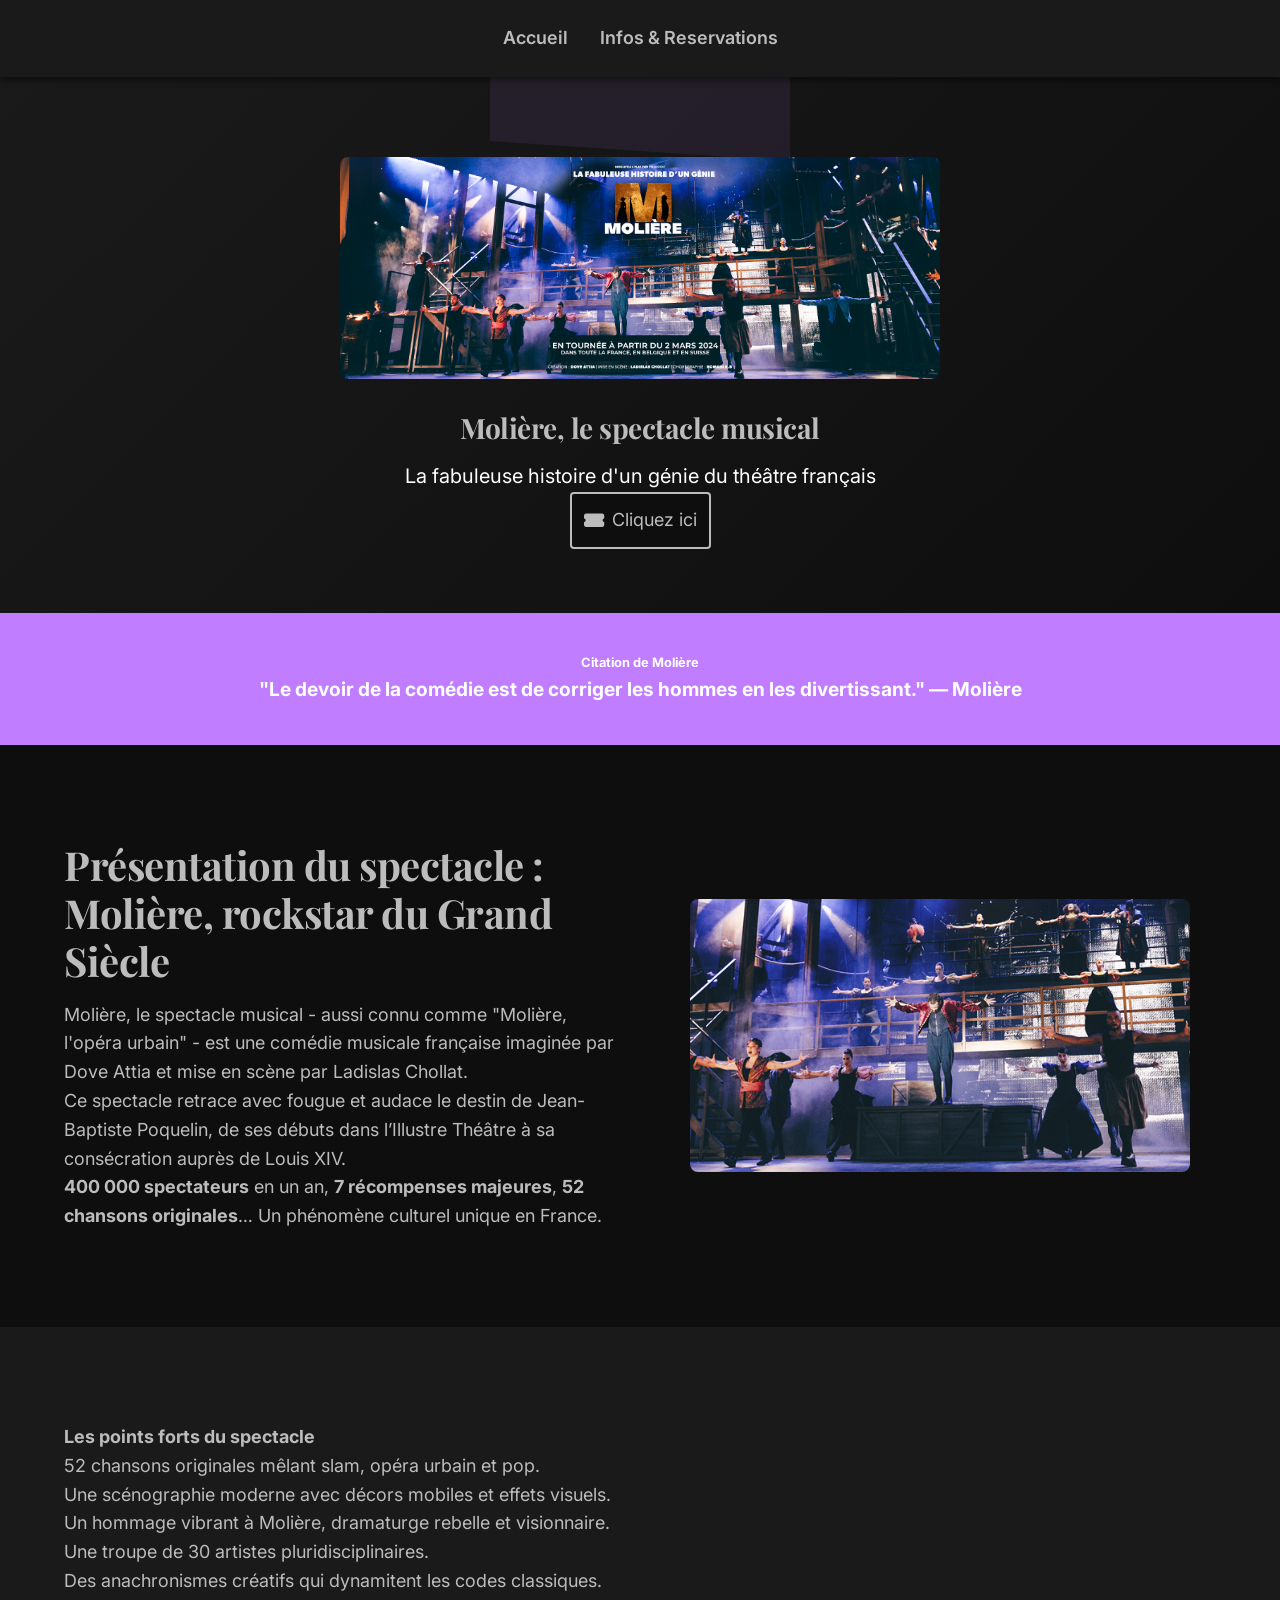
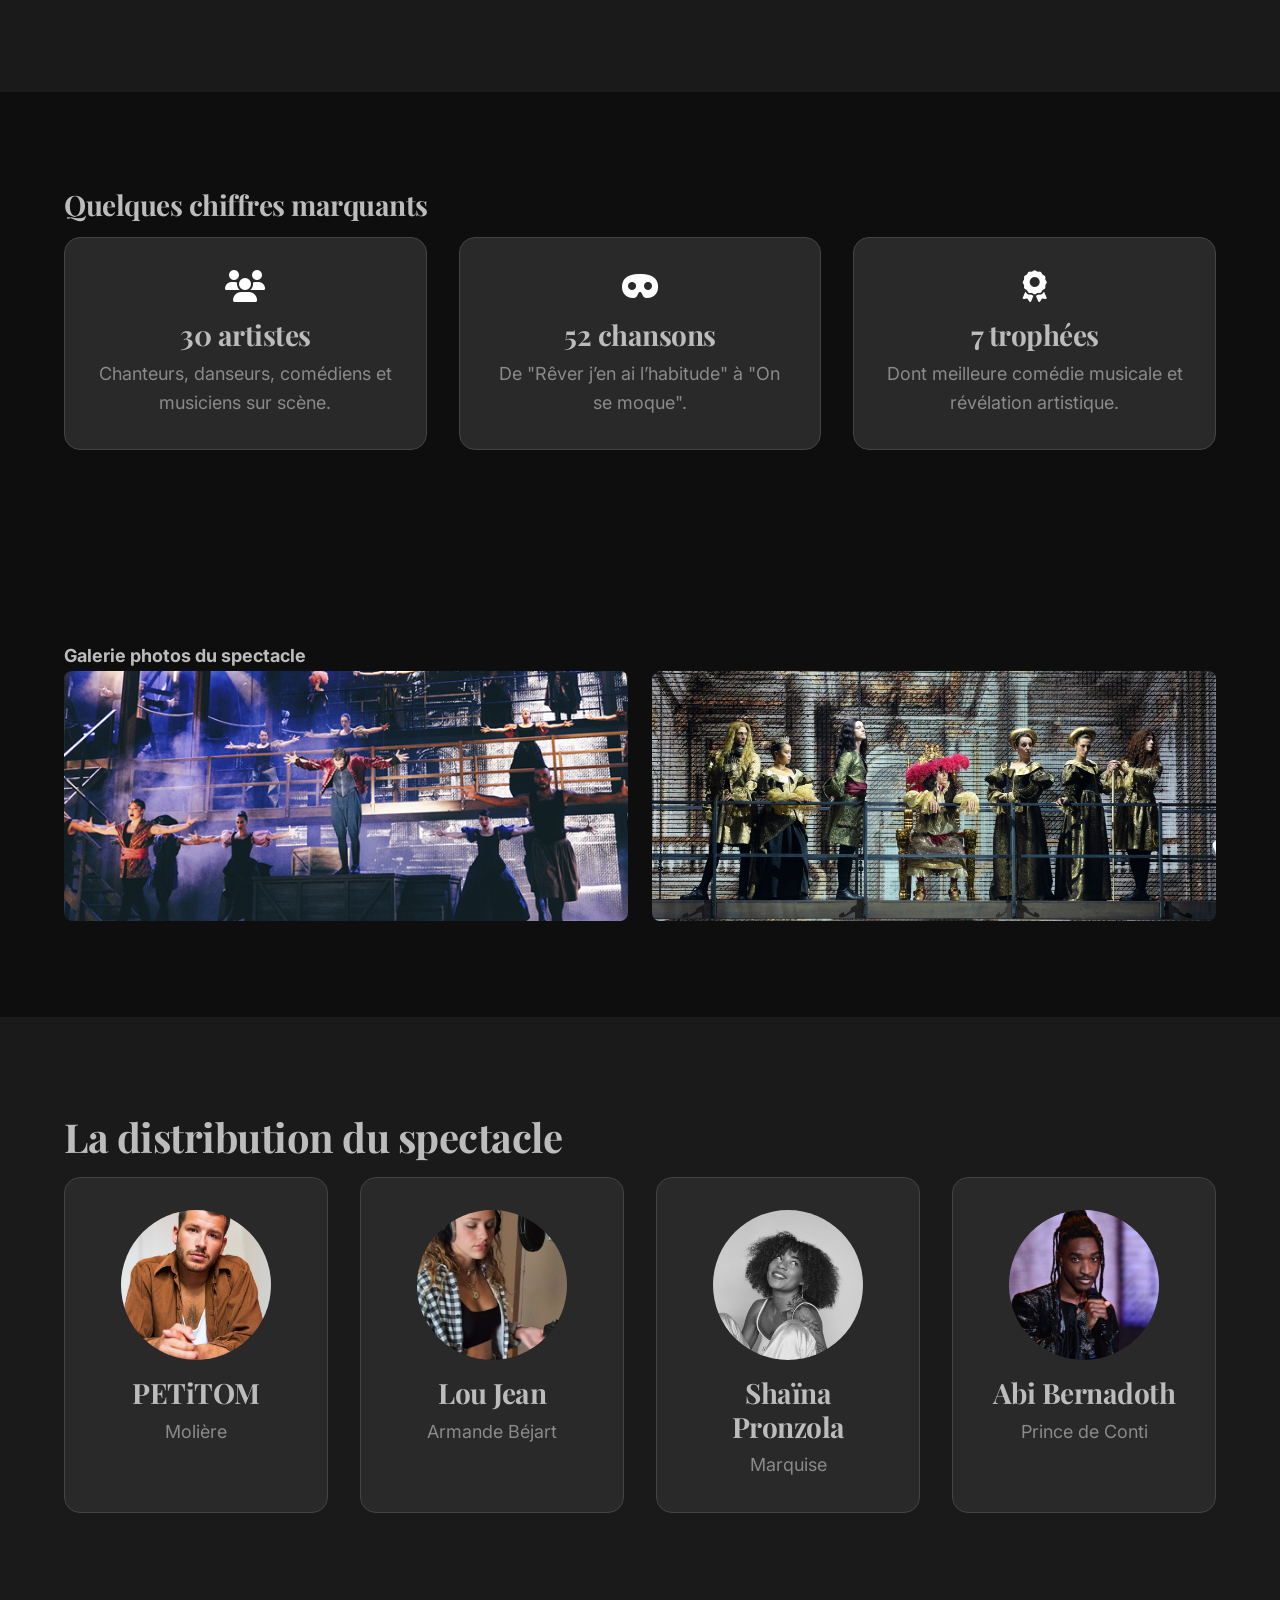
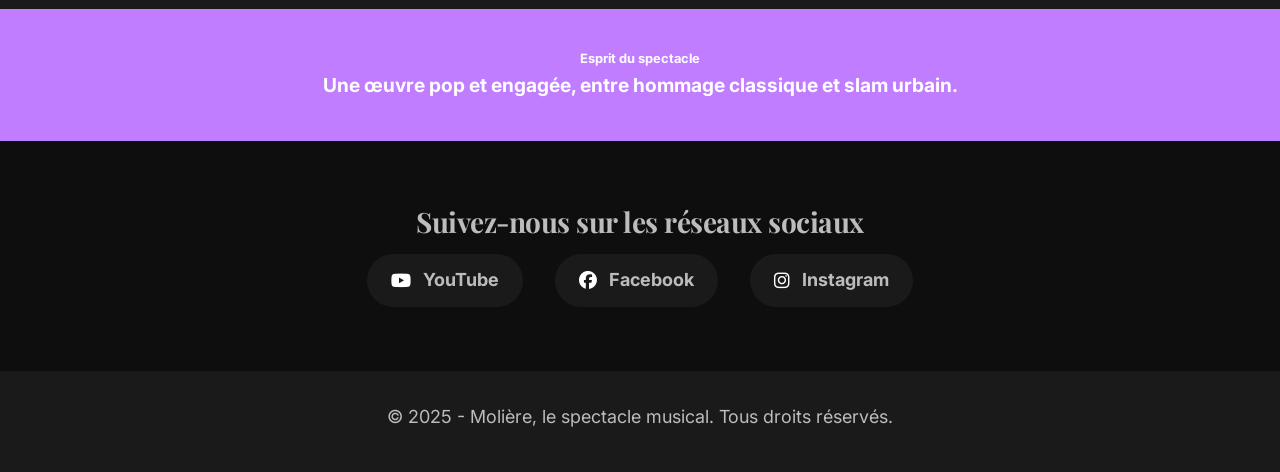
==== commit 52619c5e: "J'ai supprimé alt sur les balises <i>, retrait de la classe active du lien accueil pour éviter les c" ====
--- a/infos.html
+++ b/infos.html
@@ -5,10 +5,6 @@
     <meta name="viewport" content="width=device-width, initial-scale=1.0" />
     <title>Infos & Réservation – Molière, le spectacle musical</title>
 
-    <!-- Preconnect pour les ressources externes -->
-    <link rel="preconnect" href="https://fonts.googleapis.com">
-    <link rel="preconnect" href="https://fonts.gstatic.com" crossorigin>
-    <link rel="preconnect" href="https://cdnjs.cloudflare.com">
 
     <link
       href="https://fonts.googleapis.com/css2?family=Inter:wght@400;600;700&family=Playfair+Display:wght@700&display=swap"
@@ -23,29 +19,51 @@
     />
   </head>
   <body>
-    <a href="#contenu" class="skip-link">Aller au contenu principal</a>
-    
     <div class="navbar">
       <div class="nav-container">
         <div>
-          <a href="index.html">Accueil</a>
+          <!-- Lien Accueil sans classe active, à ajouter dynamiquement si nécessaire -->
+          <a href="index.html"aria-current="page">Accueil</a>
         </div>
         <div>
-          <a href="infos.html" class="active" aria-current="page"
-            >Infos & Réservation</a
-          >
+          <a href="infos.html"> Infos & Reservations</a>
         </div>
       </div>
     </div>
 
     <main id="contenu">
-      <!-- En-tête -->
+      <!-- Section Heros -->
       <header class="hero" role="banner">
+        <div class="svg-decoration">
+          <svg view Box="0 0 1440 320">
+            <path
+            fill="#ffb347"
+            fill-opacity="0.3"
+            d="M0,64L1440,160L1440,0L0,0Z"
+            ></path>
+          </svg>
+        </div>
         <div class="hero-content container">
-          <h1>Infos pratiques & Réservations</h1>
-          <p>Réservez vos places pour le spectacle musical de l'année !</p>
+          <img src="images/moliere.png" class="hero-image"/>
+          <div class="hero-text">
+            <h3>Molière, le spectacle musical</h3>
+            <p>La fabuleuse histoire d'un génie du théâtre français</p>
+            <a href="infos.html#billetterie" class="btn">
+              <i class="fas fa-ticket-alt"></i> <!-- Pas de alt ici pour les icônes -->
+              <span>Cliquez ici</span>
+            </a>
+          </div>  
         </div>
       </header>
+
+      <!-- Citation -->
+      <div class="bandeau-citation">
+        <h6 id="titre-citation">Citation de Molière</h6>
+        <p>
+          "Le devoir de la comédie est de corriger les hommes en les
+          divertissant." — Molière
+        </p>
+      </div>
 
       <!-- Section Infos pratiques -->
       <section
@@ -53,180 +71,191 @@
         role="region"
         aria-labelledby="titre-infos"
       >
-        <div class="container">
-          <h2 id="titre-infos">Informations pratiques pour votre venue</h2>
-          <ul class="list-points">
-            <li>
-              <strong>Lieu :</strong> Zénith de Paris, 211 Avenue Jean Jaurès,
-              75019 Paris
-            </li>
-            <li><strong>Dates :</strong> du 12 avril au 25 mai 2025</li>
-            <li>
-              <strong>Horaires :</strong> ouverture des portes à 19h00, début du
-              spectacle à 20h00
-            </li>
-            <li>
-              <strong>Accès :</strong> métro Porte de la Villette (ligne 7),
-              parking à proximité
-            </li>
-            <li>
-              <strong>Accessibilité :</strong> Spectacle accessible aux
-              personnes à mobilité réduite
-            </li>
-          </ul>
-        </div>
-      </section>
-
-      <!-- Carte d'accès -->
-      <section
-        class="section-intro alt-bg"
-        role="region"
-        aria-labelledby="titre-carte"
-      >
-        <div class="container">
-          <h2 id="titre-carte">Plan d'accès au Zénith de Paris</h2>
-          <iframe
-            src="https://www.google.com/maps/embed?pb=!1m18!1m12!1m3!1d2624.999893892238!2d2.388149315674998!3d48.89751557929109!2m3!1f0!2f0!3f0!3m2!1i1024!2i768!4f13.1!3m3!1m2!1s0x47e66d9d9b0ec9f3%3A0x2b5c5c6db71d93fd!2sZ%C3%A9nith%20Paris%20-%20La%20Villette!5e0!3m2!1sfr!2sfr!4v1616088277517!5m2!1sfr!2sfr"
-            width="100%"
-            height="350"
-            style="border: 0"
-            allowfullscreen
-            loading="lazy"
-            title="Carte du Zénith de Paris"
-            tabindex="-1"
-          ></iframe>
-        </div>
-      </section>
-
-      <!-- Formulaire de réservation -->
-      <section class="section-intro" role="region" aria-labelledby="titre-formulaire">
-        <div class="container">
-          <h2 id="titre-formulaire">Réservez vos places</h2>
-
-          <form class="form-reservation" method="post" action="#" aria-label="Formulaire de réservation">
-            <div class="form-group">
-              <label for="prenom">Prénom <span class="required">*</span></label>
-              <input 
-                type="text" 
-                id="prenom" 
-                name="prenom" 
-                required
-                aria-required="true"
-                pattern="[A-Za-zÀ-ÿ\s-]{2,}"
-                title="Le prénom doit contenir au moins 2 caractères et ne peut contenir que des lettres, espaces et tirets"
-              />
-              <span class="error-message" aria-live="polite"></span>
-            </div>
-
-            <div class="form-group">
-              <label for="nom">Nom <span class="required">*</span></label>
-              <input 
-                type="text" 
-                id="nom" 
-                name="nom" 
-                required
-                aria-required="true"
-                pattern="[A-Za-zÀ-ÿ\s-]{2,}"
-                title="Le nom doit contenir au moins 2 caractères et ne peut contenir que des lettres, espaces et tirets"
-              />
-              <span class="error-message" aria-live="polite"></span>
-            </div>
-
-            <div class="form-group">
-              <label for="email">Email <span class="required">*</span></label>
-              <input 
-                type="email" 
-                id="email" 
-                name="email" 
-                required
-                aria-required="true"
-                pattern="[a-z0-9._%+-]+@[a-z0-9.-]+\.[a-z]{2,}$"
-                title="Veuillez entrer une adresse email valide"
-              />
-              <span class="error-message" aria-live="polite"></span>
-            </div>
-
-            <div class="form-group">
-              <label for="places">Nombre de places <span class="required">*</span></label>
-              <input 
-                type="number" 
-                id="places" 
-                name="places" 
-                min="1" 
-                max="10" 
-                required
-                aria-required="true"
-                title="Le nombre de places doit être compris entre 1 et 10"
-              />
-              <span class="error-message" aria-live="polite"></span>
-            </div>
-
-            <div class="form-group">
-              <label for="date">Date de la représentation <span class="required">*</span></label>
-              <select 
-                id="date" 
-                name="date" 
-                required
-                aria-required="true"
-              >
-                <option value="">Sélectionnez une date</option>
-                <option value="2025-04-12">12 avril 2025 - Nantes</option>
-                <option value="2025-04-19">19 avril 2025 - Dijon</option>
-                <option value="2025-04-26">26 avril 2025 - Floirac</option>
-                <option value="2025-05-17">17 mai 2025 - Toulouse</option>
-                <option value="2025-05-23">23-25 mai 2025 - Lille</option>
-                <option value="2025-06-21">21-22 juin 2025 - Caen</option>
-              </select>
-              <span class="error-message" aria-live="polite"></span>
-            </div>
-
-            <fieldset class="form-group">
-              <legend>Besoin d'un aménagement particulier ?</legend>
-              <div>
-                <input
-                  type="checkbox"
-                  id="pmr"
-                  name="accessibilite[]"
-                  value="pmr"
-                />
-                <label for="pmr">Accès PMR (Personne à Mobilité Réduite)</label>
-              </div>
-              <div>
-                <input
-                  type="checkbox"
-                  id="malentendant"
-                  name="accessibilite[]"
-                  value="malentendant"
-                />
-                <label for="malentendant">Aide pour malentendants</label>
-              </div>
-            </fieldset>
-
-            <div class="form-group">
-              <label for="message">Message (optionnel)</label>
-              <textarea 
-                id="message" 
-                name="message" 
-                placeholder="Votre message"
-                aria-label="Zone de texte pour votre message"
-              ></textarea>
-            </div>
-
-            <button type="submit" class="btn">
-              <i class="fas fa-paper-plane" aria-hidden="true"></i>
-              <span>Envoyer la réservation</span>
-            </button>
-          </form>
-        </div>
-      </section>
-    </main>
-
-    <div class="footer">
-      <div class="container">
+        <div class="container grid grid-2">
+          <div>
+            <h2 id="titre-intro">
+              Présentation du spectacle : Molière, rockstar du Grand Siècle
+            </h2>
+            <p>
+              Molière, le spectacle musical - aussi connu comme "Molière,
+              l'opéra urbain" - est une comédie musicale française imaginée par
+              Dove Attia et mise en scène par Ladislas Chollat.
+            </p>
+            <p>
+              Ce spectacle retrace avec fougue et audace le destin de
+              Jean-Baptiste Poquelin, de ses débuts dans l’Illustre Théâtre à sa
+              consécration auprès de Louis XIV.
+            </p>
+            <p>
+              <strong>400 000 spectateurs</strong> en un an,
+              <strong>7 récompenses majeures</strong>,
+              <strong>52 chansons originales</strong>… Un phénomène culturel
+              unique en France.
+            </p>
+          </div>
+          <img
+            src="images/scene1.png"
+            alt="Image d'une belle scène"
+            class="section-image"
+          />
+        </div>
+        </section>
+         <!-- Points forts -->
+      <div
+      class="section-intro alt-bg"
+      role="region"
+      aria-labelledby="titre-points"
+    >
+      <div class="container">
+        <h4 id="titre-points">Les points forts du spectacle</h4>
+        <p>52 chansons originales mêlant slam, opéra urbain et pop.</p>
+        <p>Une scénographie moderne avec décors mobiles et effets visuels.</p>
         <p>
-          &copy; 2025 – Molière, le spectacle musical. Tous droits réservés.
+          Un hommage vibrant à Molière, dramaturge rebelle et visionnaire.
         </p>
-      </div>
-    </div>
-  </body>
-</html>
+        <p>Une troupe de 30 artistes pluridisciplinaires.</p>
+        <p>Des anachronismes créatifs qui dynamitent les codes classiques.</p>
+      </div>
+    </div>
+
+    <!-- Chiffres clés -->
+    <section
+      class="section-chiffres"
+      role="region"
+      aria-labelledby="titre-chiffres"
+    >
+      <div class="container">
+        <h3 id="titre-chiffres">Quelques chiffres marquants</h3>
+        <div class="cards">
+          <div class="card">
+            <i class="fas fa-users"></i> <!-- Pas d'attribut alt ici -->
+            <h3>30 artistes</h3>
+            <p>Chanteurs, danseurs, comédiens et musiciens sur scène.</p>
+          </div>
+          <div class="card">
+            <i class="fas fa-mask"></i> <!-- Pas d'attribut alt ici -->
+            <h3>52 chansons</h3>
+            <p>De "Rêver j’en ai l’habitude" à "On se moque".</p>
+          </div>
+          <div class="card">
+            <i class="fas fa-award"></i> <!-- Pas d'attribut alt ici -->
+            <h3>7 trophées</h3>
+            <p>Dont meilleure comédie musicale et révélation artistique.</p>
+          </div>
+        </div>
+      </div>
+    </section>
+
+    <!-- Galerie -->
+    <section
+      class="section-intro"
+      role="region"
+      aria-labelledby="titre-galerie"
+    >
+      <div class="container">
+        <h4 id="titre-galerie">Galerie photos du spectacle</h4>
+        <div class="gallery">
+          <img src="images/scene1.png" />
+          <img src="images/scene2.jpg" alt="Scène illustrative" />
+        </div>
+      </div>
+    </section>
+
+    <!-- Distribution -->
+    <section
+      class="section-intro alt-bg"
+      role="region"
+      aria-labelledby="titre-distribution"
+    >
+      <div class="container">
+        <h2 id="titre-distribution">La distribution du spectacle</h2>
+        <div class="cards">
+          <div class="card">
+            <img
+              src="images/petitom.jpg"
+              alt="Portrait de PETiTOM, interprète de Molière"
+            />
+            <h3>PETiTOM</h3>
+            <p>Molière</p>
+          </div>
+          <div class="card">
+            <img
+              src="images/loujean.png"
+              alt="Portrait de Lou Jean, interprète d'Armande Béjart"
+            />
+            <h3>Lou Jean</h3>
+            <p>Armande Béjart</p>
+          </div>
+          <div class="card">
+            <img
+              src="images/shaina.jpeg"
+              alt="Portrait de Shaïna Pronzola, interprète de Marquise"
+            />
+            <h3>Shaïna Pronzola</h3>
+            <p>Marquise</p>
+          </div>
+          <div class="card">
+            <img
+              src="images/abi.jpg"
+              alt="Portrait d’Abi Bernadoth, interprète du Prince de Conti"
+            />
+            <h3>Abi Bernadoth</h3>
+            <p>Prince de Conti</p>
+          </div>
+        </div>
+      </div>
+    </section>
+
+    <!-- Bandeau storytelling -->
+    <div class="bandeau-citation">
+      <h6 id="titre-story">Esprit du spectacle</h6>
+      <p>Une œuvre pop et engagée, entre hommage classique et slam urbain.</p>
+    </div>
+
+    <!-- Réseaux sociaux -->
+    <section
+      class="section-reseaux"
+      role="region"
+      aria-labelledby="titre-reseaux"
+    >
+      <div class="container">
+        <h3 id="titre-reseaux">Suivez-nous sur les réseaux sociaux</h3>
+        <div class="reseaux-links">
+          <a
+            href="https://www.youtube.com/channel/UCc5t5wb25TAO4bCA1d8yMrQ"
+            target="_blank"
+            rel="noopener noreferrer"
+            aria-label="Chaîne YouTube officielle du spectacle Molière"
+          >
+            <i class="fab fa-youtube"></i> YouTube
+          </a>
+          <a
+            href="https://www.facebook.com/moliereloperaurbain/?locale=fr_FR"
+            target="_blank"
+            rel="noopener noreferrer"
+            aria-label="Page Facebook officielle du spectacle Molière"
+          >
+            <i class="fab fa-facebook"></i> Facebook
+          </a>
+          <a
+            href="https://www.instagram.com/molierelespectaclemusical/"
+            target="_blank"
+            rel="noopener noreferrer"
+            aria-label="Profil Instagram du spectacle Molière"
+          >
+            <i class="fab fa-instagram"></i> Instagram
+          </a>
+        </div>
+      </div>
+    </section>
+  </main>
+
+  <div class="footer">
+    <div class="container">
+      <p>
+        &copy; 2025 - Molière, le spectacle musical. Tous droits réservés.
+      </p>
+    </div>
+  </div>
+</body>
+</html> 
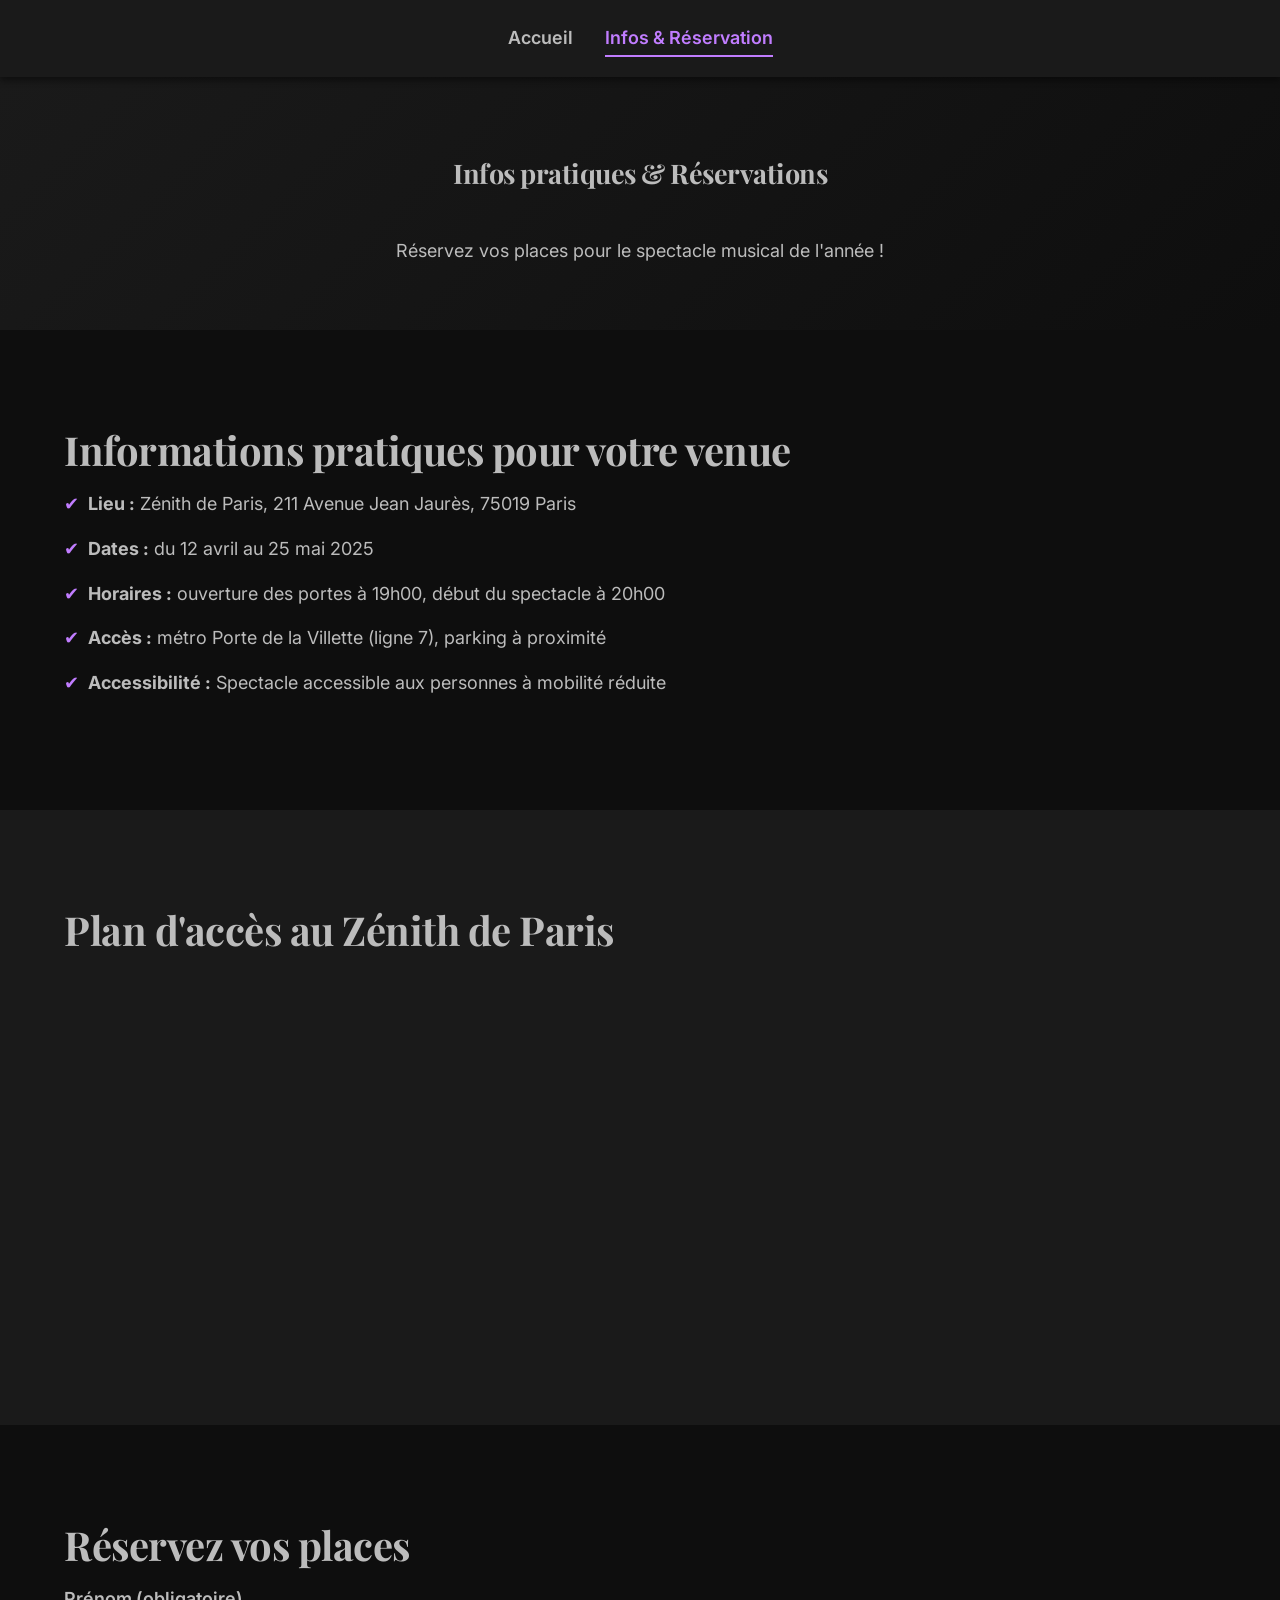
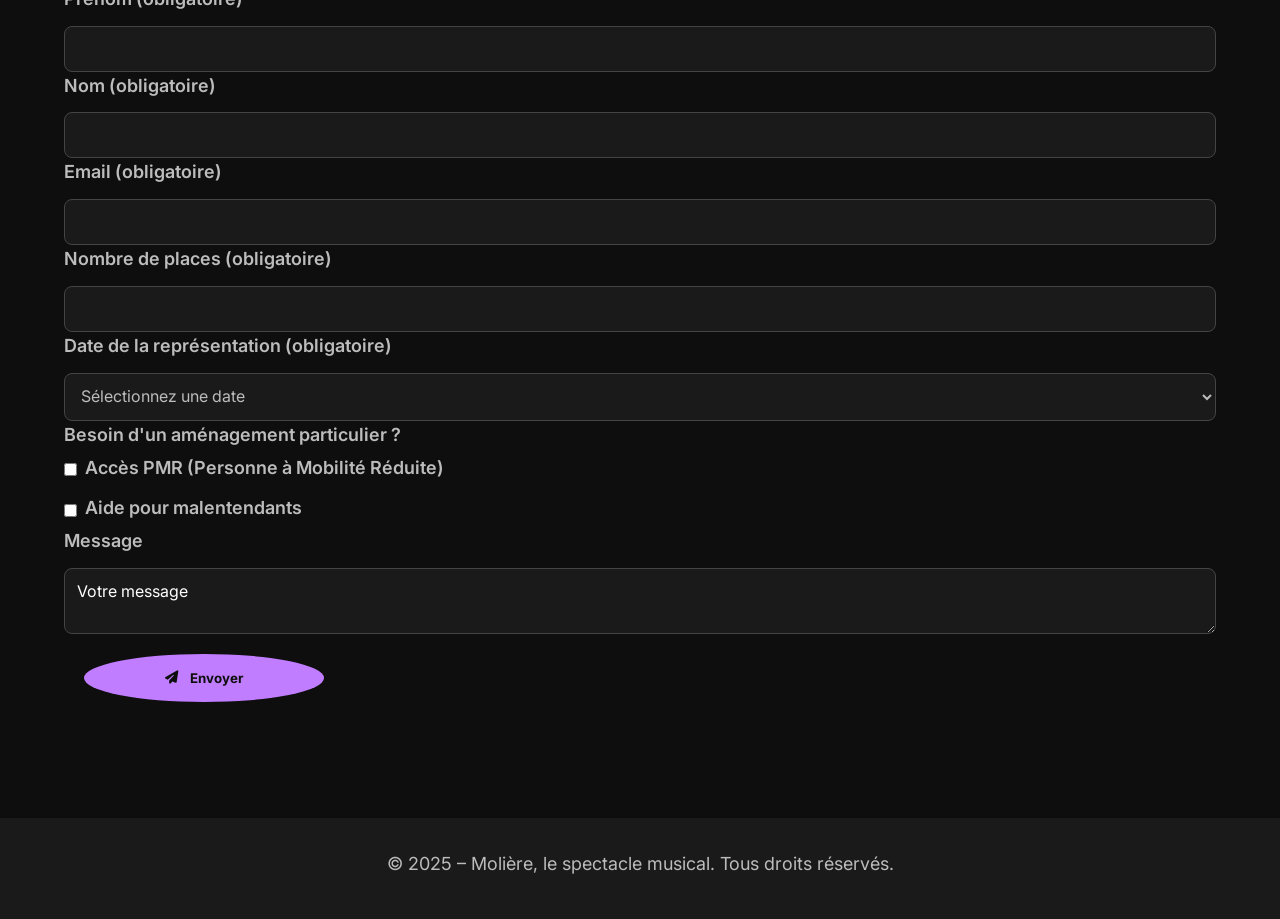
==== commit e5a8f554: "feat: change div containeer by other container like footer or section, add skip link" ====
--- a/infos.html
+++ b/infos.html
@@ -4,7 +4,6 @@
     <meta charset="UTF-8" />
     <meta name="viewport" content="width=device-width, initial-scale=1.0" />
     <title>Infos & Réservation – Molière, le spectacle musical</title>
-
 
     <link
       href="https://fonts.googleapis.com/css2?family=Inter:wght@400;600;700&family=Playfair+Display:wght@700&display=swap"
@@ -19,243 +18,127 @@
     />
   </head>
   <body>
-    <div class="navbar">
-      <div class="nav-container">
-        <div>
-          <!-- Lien Accueil sans classe active, à ajouter dynamiquement si nécessaire -->
-          <a href="index.html"aria-current="page">Accueil</a>
-        </div>
-        <div>
-          <a href="infos.html"> Infos & Reservations</a>
-        </div>
-      </div>
-    </div>
+    <!-- Liens d’évitement -->
+    <a href="#contenu" class="skip-link">Aller au contenu principal</a>
+    <a href="#reservation" class="skip-link">Aller au formulaire de réservation</a>
+
+    <!-- Navigation principale -->
+    <nav class="navbar">
+      <section class="nav-container">
+        <a href="index.html">Accueil</a>
+        <a href="infos.html" class="active" aria-current="page">Infos & Réservation</a>
+      </section>
+    </nav>
 
     <main id="contenu">
-      <!-- Section Heros -->
-      <header class="hero" role="banner">
-        <div class="svg-decoration">
-          <svg view Box="0 0 1440 320">
-            <path
-            fill="#ffb347"
-            fill-opacity="0.3"
-            d="M0,64L1440,160L1440,0L0,0Z"
-            ></path>
-          </svg>
-        </div>
-        <div class="hero-content container">
-          <img src="images/moliere.png" class="hero-image"/>
-          <div class="hero-text">
-            <h3>Molière, le spectacle musical</h3>
-            <p>La fabuleuse histoire d'un génie du théâtre français</p>
-            <a href="infos.html#billetterie" class="btn">
-              <i class="fas fa-ticket-alt"></i> <!-- Pas de alt ici pour les icônes -->
-              <span>Cliquez ici</span>
-            </a>
-          </div>  
-        </div>
+      <!-- En-tête -->
+      <header class="hero" role="banner" aria-labelledby="titre-hero">
+        <section class="hero-content container">
+          <h1>Infos pratiques & Réservations</h1>
+          <p>Réservez vos places pour le spectacle musical de l'année !</p>
+        </section>
       </header>
 
-      <!-- Citation -->
-      <div class="bandeau-citation">
-        <h6 id="titre-citation">Citation de Molière</h6>
-        <p>
-          "Le devoir de la comédie est de corriger les hommes en les
-          divertissant." — Molière
-        </p>
-      </div>
+      <!-- Section Infos pratiques -->
+      <section class="section-intro" role="region" aria-labelledby="titre-infos">
+        <section class="container">
+          <h2 id="titre-infos">Informations pratiques pour votre venue</h2>
+          <ul class="list-points">
+            <li><strong>Lieu :</strong> Zénith de Paris, 211 Avenue Jean Jaurès, 75019 Paris</li>
+            <li><strong>Dates :</strong> du 12 avril au 25 mai 2025</li>
+            <li><strong>Horaires :</strong> ouverture des portes à 19h00, début du spectacle à 20h00</li>
+            <li><strong>Accès :</strong> métro Porte de la Villette (ligne 7), parking à proximité</li>
+            <li><strong>Accessibilité :</strong> Spectacle accessible aux personnes à mobilité réduite</li>
+          </ul>
+        </section>
+      </section>
 
-      <!-- Section Infos pratiques -->
-      <section
-        class="section-intro"
-        role="region"
-        aria-labelledby="titre-infos"
-      >
-        <div class="container grid grid-2">
-          <div>
-            <h2 id="titre-intro">
-              Présentation du spectacle : Molière, rockstar du Grand Siècle
-            </h2>
-            <p>
-              Molière, le spectacle musical - aussi connu comme "Molière,
-              l'opéra urbain" - est une comédie musicale française imaginée par
-              Dove Attia et mise en scène par Ladislas Chollat.
-            </p>
-            <p>
-              Ce spectacle retrace avec fougue et audace le destin de
-              Jean-Baptiste Poquelin, de ses débuts dans l’Illustre Théâtre à sa
-              consécration auprès de Louis XIV.
-            </p>
-            <p>
-              <strong>400 000 spectateurs</strong> en un an,
-              <strong>7 récompenses majeures</strong>,
-              <strong>52 chansons originales</strong>… Un phénomène culturel
-              unique en France.
-            </p>
-          </div>
-          <img
-            src="images/scene1.png"
-            alt="Image d'une belle scène"
-            class="section-image"
-          />
-        </div>
+      <!-- Carte d'accès -->
+      <section class="section-intro alt-bg" role="region" aria-labelledby="titre-carte">
+        <section class="container">
+          <h2 id="titre-carte">Plan d'accès au Zénith de Paris</h2>
+          <iframe
+            src="https://www.google.com/maps/embed?pb=!1m18!1m12!1m3!1d2624.999893892238!2d2.388149315674998!3d48.89751557929109!2m3!1f0!2f0!3f0!3m2!1i1024!2i768!4f13.1!3m3!1m2!1s0x47e66d9d9b0ec9f3%3A0x2b5c5c6db71d93fd!2sZ%C3%A9nith%20Paris%20-%20La%20Villette!5e0!3m2!1sfr!2sfr!4v1616088277517!5m2!1sfr!2sfr"
+            width="100%"
+            height="350"
+            style="border: 0"
+            allowfullscreen
+            loading="lazy"
+            title="Carte interactive du Zénith de Paris - Adresse : 211 Avenue Jean Jaurès, 75019 Paris"
+            tabindex="-1"
+          ></iframe>
         </section>
-         <!-- Points forts -->
-      <div
-      class="section-intro alt-bg"
-      role="region"
-      aria-labelledby="titre-points"
-    >
-      <div class="container">
-        <h4 id="titre-points">Les points forts du spectacle</h4>
-        <p>52 chansons originales mêlant slam, opéra urbain et pop.</p>
-        <p>Une scénographie moderne avec décors mobiles et effets visuels.</p>
-        <p>
-          Un hommage vibrant à Molière, dramaturge rebelle et visionnaire.
-        </p>
-        <p>Une troupe de 30 artistes pluridisciplinaires.</p>
-        <p>Des anachronismes créatifs qui dynamitent les codes classiques.</p>
-      </div>
-    </div>
+      </section>
 
-    <!-- Chiffres clés -->
-    <section
-      class="section-chiffres"
-      role="region"
-      aria-labelledby="titre-chiffres"
-    >
-      <div class="container">
-        <h3 id="titre-chiffres">Quelques chiffres marquants</h3>
-        <div class="cards">
-          <div class="card">
-            <i class="fas fa-users"></i> <!-- Pas d'attribut alt ici -->
-            <h3>30 artistes</h3>
-            <p>Chanteurs, danseurs, comédiens et musiciens sur scène.</p>
-          </div>
-          <div class="card">
-            <i class="fas fa-mask"></i> <!-- Pas d'attribut alt ici -->
-            <h3>52 chansons</h3>
-            <p>De "Rêver j’en ai l’habitude" à "On se moque".</p>
-          </div>
-          <div class="card">
-            <i class="fas fa-award"></i> <!-- Pas d'attribut alt ici -->
-            <h3>7 trophées</h3>
-            <p>Dont meilleure comédie musicale et révélation artistique.</p>
-          </div>
-        </div>
-      </div>
-    </section>
+      <!-- Formulaire de réservation -->
+      <section class="section-intro" role="region" aria-labelledby="reservation">
+        <section class="container">
+          <h2 id="reservation">Réservez vos places</h2>
 
-    <!-- Galerie -->
-    <section
-      class="section-intro"
-      role="region"
-      aria-labelledby="titre-galerie"
-    >
-      <div class="container">
-        <h4 id="titre-galerie">Galerie photos du spectacle</h4>
-        <div class="gallery">
-          <img src="images/scene1.png" />
-          <img src="images/scene2.jpg" alt="Scène illustrative" />
-        </div>
-      </div>
-    </section>
+          <form>
+            <fieldset class="form-group">
+              <label for="prenom">Prénom (obligatoire)</label>
+              <input type="text" name="prenom" id="prenom" required/>
+            </fieldset>
 
-    <!-- Distribution -->
-    <section
-      class="section-intro alt-bg"
-      role="region"
-      aria-labelledby="titre-distribution"
-    >
-      <div class="container">
-        <h2 id="titre-distribution">La distribution du spectacle</h2>
-        <div class="cards">
-          <div class="card">
-            <img
-              src="images/petitom.jpg"
-              alt="Portrait de PETiTOM, interprète de Molière"
-            />
-            <h3>PETiTOM</h3>
-            <p>Molière</p>
-          </div>
-          <div class="card">
-            <img
-              src="images/loujean.png"
-              alt="Portrait de Lou Jean, interprète d'Armande Béjart"
-            />
-            <h3>Lou Jean</h3>
-            <p>Armande Béjart</p>
-          </div>
-          <div class="card">
-            <img
-              src="images/shaina.jpeg"
-              alt="Portrait de Shaïna Pronzola, interprète de Marquise"
-            />
-            <h3>Shaïna Pronzola</h3>
-            <p>Marquise</p>
-          </div>
-          <div class="card">
-            <img
-              src="images/abi.jpg"
-              alt="Portrait d’Abi Bernadoth, interprète du Prince de Conti"
-            />
-            <h3>Abi Bernadoth</h3>
-            <p>Prince de Conti</p>
-          </div>
-        </div>
-      </div>
-    </section>
+            <fieldset class="form-group">
+              <label for="nom">Nom (obligatoire)</label>
+              <input type="text" name="nom" id="nom" required/>
+            </fieldset>
 
-    <!-- Bandeau storytelling -->
-    <div class="bandeau-citation">
-      <h6 id="titre-story">Esprit du spectacle</h6>
-      <p>Une œuvre pop et engagée, entre hommage classique et slam urbain.</p>
-    </div>
+            <fieldset class="form-group">
+              <label for="email">Email (obligatoire)</label>
+              <input type="email" name="email" id="email" required/>
+            </fieldset>
 
-    <!-- Réseaux sociaux -->
-    <section
-      class="section-reseaux"
-      role="region"
-      aria-labelledby="titre-reseaux"
-    >
-      <div class="container">
-        <h3 id="titre-reseaux">Suivez-nous sur les réseaux sociaux</h3>
-        <div class="reseaux-links">
-          <a
-            href="https://www.youtube.com/channel/UCc5t5wb25TAO4bCA1d8yMrQ"
-            target="_blank"
-            rel="noopener noreferrer"
-            aria-label="Chaîne YouTube officielle du spectacle Molière"
-          >
-            <i class="fab fa-youtube"></i> YouTube
-          </a>
-          <a
-            href="https://www.facebook.com/moliereloperaurbain/?locale=fr_FR"
-            target="_blank"
-            rel="noopener noreferrer"
-            aria-label="Page Facebook officielle du spectacle Molière"
-          >
-            <i class="fab fa-facebook"></i> Facebook
-          </a>
-          <a
-            href="https://www.instagram.com/molierelespectaclemusical/"
-            target="_blank"
-            rel="noopener noreferrer"
-            aria-label="Profil Instagram du spectacle Molière"
-          >
-            <i class="fab fa-instagram"></i> Instagram
-          </a>
-        </div>
-      </div>
-    </section>
-  </main>
+            <fieldset class="form-group">
+              <label for="places">Nombre de places (obligatoire)</label>
+              <input type="number" name="places" id="places" min="1" max="10" required/>
+            </fieldset>
 
-  <div class="footer">
-    <div class="container">
-      <p>
-        &copy; 2025 - Molière, le spectacle musical. Tous droits réservés.
-      </p>
-    </div>
-  </div>
-</body>
-</html> +            <fieldset class="form-group">
+              <label for="date">Date de la représentation (obligatoire)</label>
+              <select name="date" id="date">
+                <option>Sélectionnez une date</option>
+                <option>12 avril 2025 - Nantes</option>
+                <option>19 avril 2025 - Dijon</option>
+                <option>26 avril 2025 - Floirac</option>
+                <option>17 mai 2025 - Toulouse</option>
+                <option>23-25 mai 2025 - Lille</option>
+                <option>21-22 juin 2025 - Caen</option>
+              </select>
+            </fieldset>
+
+            <fieldset class="form-group">
+              <legend>Besoin d'un aménagement particulier ?</legend>
+              <div>
+                <input type="checkbox" id="pmr" name="accessibilite[]" value="pmr" />
+                <label for="pmr">Accès PMR (Personne à Mobilité Réduite)</label>
+              </div>
+              <div>
+                <input type="checkbox" id="malentendant" name="accessibilite[]" value="malentendant" />
+                <label for="malentendant">Aide pour malentendants</label>
+              </div>
+            </fieldset>
+
+            <fieldset class="form-group">
+              <label for="message">Message</label>
+              <textarea id="message" name="message" placeholder="Votre message"></textarea>
+            </fieldset>
+
+            <button type="submit" class="btn">
+              <i class="fas fa-paper-plane" aria-hidden="true"></i>
+              <span>Envoyer</span>
+            </button>
+          </form>
+        </section>
+      </section>
+    </main>
+
+    <footer class="footer">
+      <section class="container">
+        <p>&copy; 2025 – Molière, le spectacle musical. Tous droits réservés.</p>
+      </section>
+    </footer>
+  </body>
+</html>
--- a/style.css
+++ b/style.css
@@ -1,18 +1,17 @@
 :root {
   --color-bg: #0e0e0e;
   --color-text: #bcbcbc;
-  --color-secondary-text: #8a8a8a;
-  --color-accent: white;
+  --color-secondary-text: #ffffff;
+  --color-accent: #c17dff;
   --color-accent-light: #d6a3ff;
   --color-card-bg: #1a1a1a;
   --color-hover-bg: #292929;
   --color-focus-outline: #c17dff;
   --color-bandeau-bg: #c17dff;
-  --color-bandeau-text: #fff;
+  --color-bandeau-text: #0e0e0e;
   --color-footer-bg: #1a1a1a;
   --color-svg: #c17dff;
   --color-focus-bg: transparent;
-  --color-accent-dark: #a366ff;
 }
 
 /* RESET + BASE */
@@ -56,16 +55,10 @@
   font-size: 1.75rem;
 }
 
-/* Styles pour les liens */
 a {
   color: var(--color-text);
   text-decoration: none;
-}
-
-a:hover,
-a:active {
-  color: var(--color-accent);
-  text-decoration: underline;
+  transition: color 0.3s ease;
 }
 
 a:focus,
@@ -182,28 +175,26 @@
 }
 
 /* BOUTONS */
-/* Styles pour les boutons */
 .btn {
-  background-color: var(--color-bg);
-  color: var(--color-text);
-  border: 2px solid var(--color-text);
-  padding: 0.75rem;
-  border-radius: 0.25rem;
-  cursor: pointer;
-  text-decoration: none;
   display: inline-flex;
   align-items: center;
-  gap: 0.5rem;
-}
-
-.btn:hover {
-  background-color: var(--color-text);
-  color: var(--color-bg);
-}
-
+  gap: 0.75rem;
+  background-color: var(--color-accent);
+  color: var(--color-bandeau-text);
+  padding: 0.75rem 1.5rem;
+  border-radius: 50px;
+  font-weight: bold;
+  transition: background 0.3s ease;
+  font-family: "Inter", sans-serif;
+  margin: 20px;
+}
+
+.btn:hover,
 .btn:focus {
-  outline: 2px solid var(--color-text);
-  outline-offset: 2px;
+  background-color: var(--color-accent-light);
+  color: var(--color-bandeau-text);
+  outline: none;
+  outline-offset: 0;
 }
 
 /* BANDEAUX */
@@ -459,7 +450,7 @@
 .section-intro input:focus,
 .section-intro select:focus,
 .section-intro textarea:focus {
-  outline: none;
+  outline: 3px solid var(--color-focus-outline);
   background-color: var(--color-card-bg);
 }
 
@@ -471,7 +462,7 @@
   color: var(--color-bandeau-text);
   padding: 0.75rem;
   border-radius: 50%;
-  width: 3rem;
+  width: 15rem;
   height: 3rem;
   border: none;
   cursor: pointer;
@@ -484,17 +475,7 @@
   outline: none;
 }
 
-/* Styles pour la navigation au clavier */
-:focus {
-    outline: 2px solid var(--color-text);
-    outline-offset: 2px;
-}
-
-/* Focus spécifique pour le skip link */
-.evitement:focus {
-    outline: 2px solid var(--color-text);
-    outline-offset: 2px;
-}
+
 
 /* Responsive */
 @media (max-width: 768px) {
@@ -524,3 +505,19 @@
     justify-content: center;
   }
 }
+
+.skip-link {
+  position: absolute;
+  top: -40px;
+  left: 0;
+  background: #000;
+  color: #fff;
+  padding: 8px 16px;
+  z-index: 100;
+  text-decoration: none;
+  transition: top 0.3s;
+}
+
+.skip-link:focus {
+  top: 0;
+}
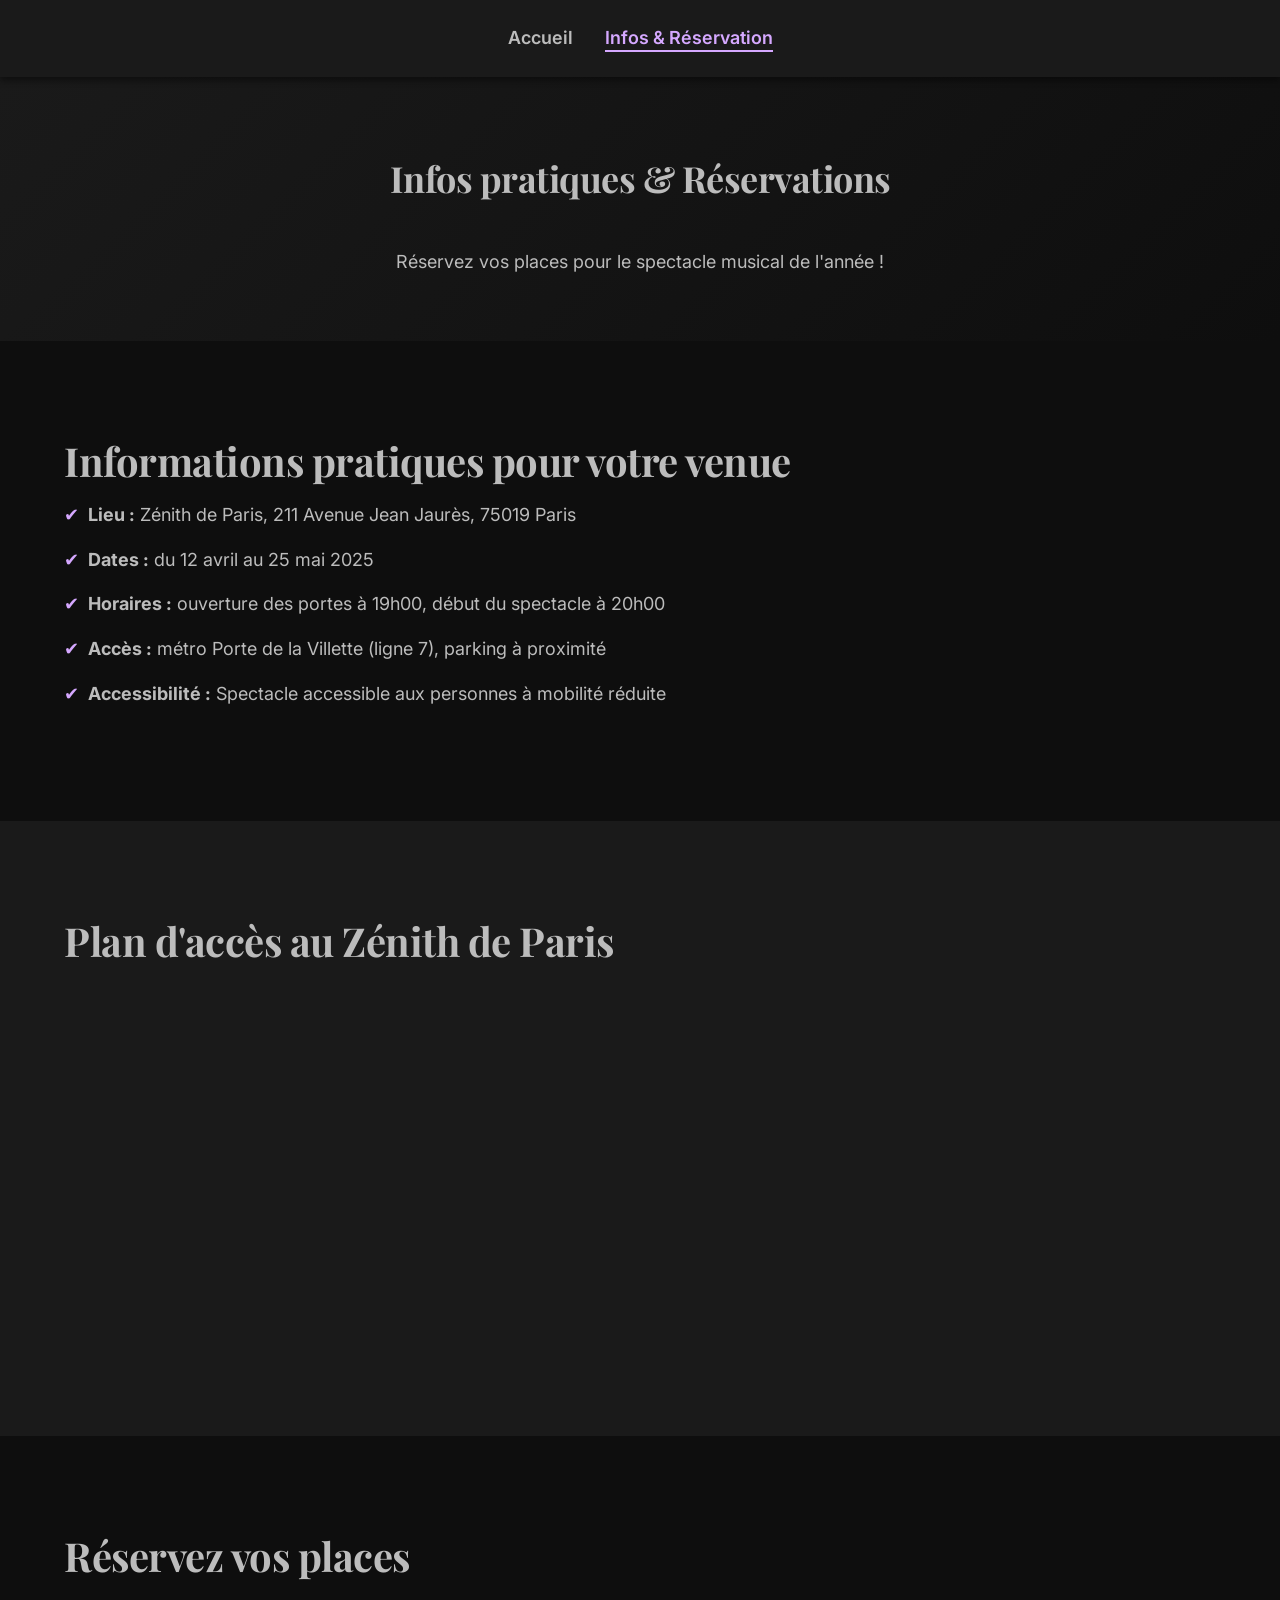
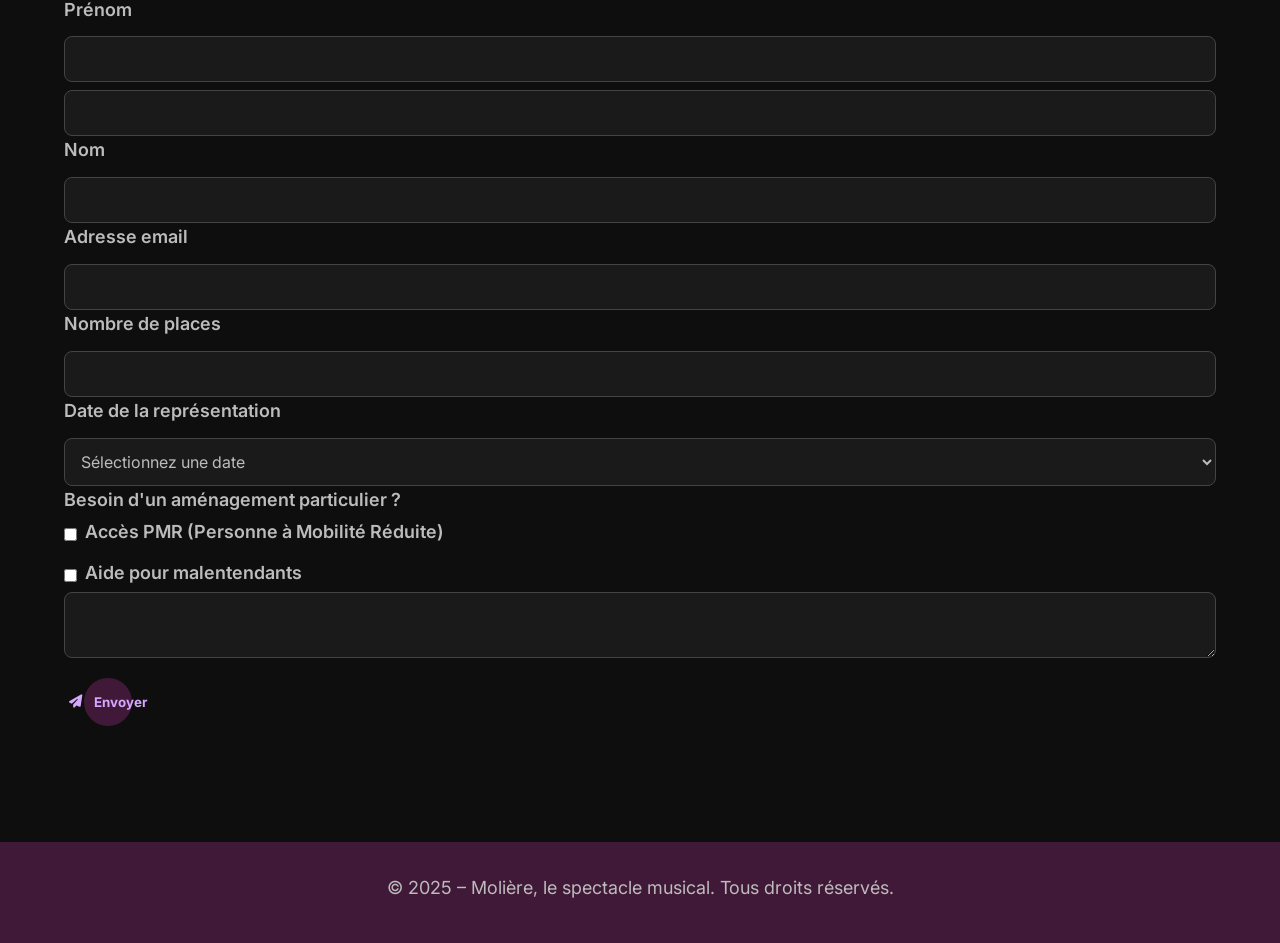
==== commit 59fdea73: "Création de ma branche" ====
--- a/infos.html
+++ b/infos.html
@@ -18,44 +18,65 @@
     />
   </head>
   <body>
-    <!-- Liens d’évitement -->
-    <a href="#contenu" class="skip-link">Aller au contenu principal</a>
-    <a href="#reservation" class="skip-link">Aller au formulaire de réservation</a>
-
-    <!-- Navigation principale -->
-    <nav class="navbar">
-      <section class="nav-container">
-        <a href="index.html">Accueil</a>
-        <a href="infos.html" class="active" aria-current="page">Infos & Réservation</a>
-      </section>
-    </nav>
+    <div class="navbar">
+      <div class="nav-container">
+        <div>
+          <a href="index.html">Accueil</a>
+        </div>
+        <div>
+          <a href="infos.html" class="active" aria-current="page"
+            >Infos & Réservation</a
+          >
+        </div>
+      </div>
+    </div>
 
     <main id="contenu">
       <!-- En-tête -->
-      <header class="hero" role="banner" aria-labelledby="titre-hero">
-        <section class="hero-content container">
+      <header class="hero" role="banner">
+        <div class="hero-content container">
           <h1>Infos pratiques & Réservations</h1>
           <p>Réservez vos places pour le spectacle musical de l'année !</p>
-        </section>
+        </div>
       </header>
 
       <!-- Section Infos pratiques -->
-      <section class="section-intro" role="region" aria-labelledby="titre-infos">
-        <section class="container">
+      <section
+        class="section-intro"
+        role="region"
+        aria-labelledby="titre-infos"
+      >
+        <div class="container">
           <h2 id="titre-infos">Informations pratiques pour votre venue</h2>
           <ul class="list-points">
-            <li><strong>Lieu :</strong> Zénith de Paris, 211 Avenue Jean Jaurès, 75019 Paris</li>
+            <li>
+              <strong>Lieu :</strong> Zénith de Paris, 211 Avenue Jean Jaurès,
+              75019 Paris
+            </li>
             <li><strong>Dates :</strong> du 12 avril au 25 mai 2025</li>
-            <li><strong>Horaires :</strong> ouverture des portes à 19h00, début du spectacle à 20h00</li>
-            <li><strong>Accès :</strong> métro Porte de la Villette (ligne 7), parking à proximité</li>
-            <li><strong>Accessibilité :</strong> Spectacle accessible aux personnes à mobilité réduite</li>
+            <li>
+              <strong>Horaires :</strong> ouverture des portes à 19h00, début du
+              spectacle à 20h00
+            </li>
+            <li>
+              <strong>Accès :</strong> métro Porte de la Villette (ligne 7),
+              parking à proximité
+            </li>
+            <li>
+              <strong>Accessibilité :</strong> Spectacle accessible aux
+              personnes à mobilité réduite
+            </li>
           </ul>
-        </section>
+        </div>
       </section>
 
       <!-- Carte d'accès -->
-      <section class="section-intro alt-bg" role="region" aria-labelledby="titre-carte">
-        <section class="container">
+      <section
+        class="section-intro alt-bg"
+        role="region"
+        aria-labelledby="titre-carte"
+      >
+        <div class="container">
           <h2 id="titre-carte">Plan d'accès au Zénith de Paris</h2>
           <iframe
             src="https://www.google.com/maps/embed?pb=!1m18!1m12!1m3!1d2624.999893892238!2d2.388149315674998!3d48.89751557929109!2m3!1f0!2f0!3f0!3m2!1i1024!2i768!4f13.1!3m3!1m2!1s0x47e66d9d9b0ec9f3%3A0x2b5c5c6db71d93fd!2sZ%C3%A9nith%20Paris%20-%20La%20Villette!5e0!3m2!1sfr!2sfr!4v1616088277517!5m2!1sfr!2sfr"
@@ -64,81 +85,92 @@
             style="border: 0"
             allowfullscreen
             loading="lazy"
-            title="Carte interactive du Zénith de Paris - Adresse : 211 Avenue Jean Jaurès, 75019 Paris"
+            title="Carte du Zénith de Paris"
             tabindex="-1"
           ></iframe>
-        </section>
+        </div>
       </section>
 
       <!-- Formulaire de réservation -->
-      <section class="section-intro" role="region" aria-labelledby="reservation">
-        <section class="container">
-          <h2 id="reservation">Réservez vos places</h2>
+      <div class="section-intro">
+        <div class="container">
+          <h2>Réservez vos places</h2>
 
-          <form>
-            <fieldset class="form-group">
-              <label for="prenom">Prénom (obligatoire)</label>
-              <input type="text" name="prenom" id="prenom" required/>
-            </fieldset>
+          <div>
+            <div class="form-group">
+                <label for="prenom">Prénom</label>
+                <input type="text" id="prenom" name="prenom" aria-label="Entrée votre prénom" />
+              <input type="text" name="prenom" aria-label="Entrée vote prénom"/>
+            </div>
 
-            <fieldset class="form-group">
-              <label for="nom">Nom (obligatoire)</label>
-              <input type="text" name="nom" id="nom" required/>
-            </fieldset>
+            <div class="form-group">
+              <label for="nom">Nom</label>
+              <input type="text" id="nom" name="nom" aria-label="Entrez votre nom" />
+            </div>
 
-            <fieldset class="form-group">
-              <label for="email">Email (obligatoire)</label>
-              <input type="email" name="email" id="email" required/>
-            </fieldset>
+            <div class="form-group">
+              <label for="email">Adresse email</label>
+              <input type="email" id="email" name="email" aria-label="Entrez votre adresse email" />
+            </div>
 
-            <fieldset class="form-group">
-              <label for="places">Nombre de places (obligatoire)</label>
-              <input type="number" name="places" id="places" min="1" max="10" required/>
-            </fieldset>
+            <div class="form-group">
+              <label for="places">Nombre de places</label>
+              <input type="number" id="places" name="places" aria-label="Entrez le nombre de places souhaitées" />
+            </div>
 
-            <fieldset class="form-group">
-              <label for="date">Date de la représentation (obligatoire)</label>
-              <select name="date" id="date">
-                <option>Sélectionnez une date</option>
-                <option>12 avril 2025 - Nantes</option>
-                <option>19 avril 2025 - Dijon</option>
-                <option>26 avril 2025 - Floirac</option>
-                <option>17 mai 2025 - Toulouse</option>
-                <option>23-25 mai 2025 - Lille</option>
-                <option>21-22 juin 2025 - Caen</option>
+            <div class="form-group">
+              <label for="date">Date de la représentation</label>
+              <select id="date" name="date" aria-label="Sélectionnez la date de la représentation">
+              <option>Sélectionnez une date</option>
+              <option>12 avril 2025 - Nantes</option>
+              <option>19 avril 2025 - Dijon</option>
+              <option>26 avril 2025 - Floirac</option>
+              <option>17 mai 2025 - Toulouse</option>
+              <option>23-25 mai 2025 - Lille</option>
+              <option>21-22 juin 2025 - Caen</option>
               </select>
-            </fieldset>
+            </div>
 
             <fieldset class="form-group">
               <legend>Besoin d'un aménagement particulier ?</legend>
               <div>
-                <input type="checkbox" id="pmr" name="accessibilite[]" value="pmr" />
+                <input
+                  type="checkbox"
+                  id="pmr"
+                  name="accessibilite[]"
+                  value="pmr"
+                />
                 <label for="pmr">Accès PMR (Personne à Mobilité Réduite)</label>
               </div>
               <div>
-                <input type="checkbox" id="malentendant" name="accessibilite[]" value="malentendant" />
+                <input
+                  type="checkbox"
+                  id="malentendant"
+                  name="accessibilite[]"
+                  value="malentendant"
+                />
                 <label for="malentendant">Aide pour malentendants</label>
               </div>
             </fieldset>
 
-            <fieldset class="form-group">
-              <label for="message">Message</label>
-              <textarea id="message" name="message" placeholder="Votre message"></textarea>
-            </fieldset>
+            <div class="form-group">
+              <textarea name="message" placeholder="Votre message" aria-label="Entrée votre message"> </textarea>
+            </div>
 
-            <button type="submit" class="btn">
-              <i class="fas fa-paper-plane" aria-hidden="true"></i>
-              <span>Envoyer</span>
+            <button class="btn">
+              <i class="fas fa-paper-plane" aria-hidden="true"></i> Envoyer
             </button>
-          </form>
-        </section>
-      </section>
+          </div>
+        </div>
+      </div>
     </main>
 
-    <footer class="footer">
-      <section class="container">
-        <p>&copy; 2025 – Molière, le spectacle musical. Tous droits réservés.</p>
-      </section>
-    </footer>
+    <div class="footer">
+      <div class="container">
+        <p>
+          &copy; 2025 – Molière, le spectacle musical. Tous droits réservés.
+        </p>
+      </div>
+    </div>
   </body>
 </html>
--- a/style.css
+++ b/style.css
@@ -1,15 +1,16 @@
 :root {
   --color-bg: #0e0e0e;
   --color-text: #bcbcbc;
-  --color-secondary-text: #ffffff;
-  --color-accent: #c17dff;
+  --color-secondary-text: #eeeeee;
+  --color-accent: #d5a8ff;
+  --color-accent-bg: #411938;
   --color-accent-light: #d6a3ff;
   --color-card-bg: #1a1a1a;
-  --color-hover-bg: #292929;
+  --color-hover-bg: #411938;
   --color-focus-outline: #c17dff;
-  --color-bandeau-bg: #c17dff;
-  --color-bandeau-text: #0e0e0e;
-  --color-footer-bg: #1a1a1a;
+  --color-bandeau-bg: #411938;
+  --color-bandeau-text: #fff;
+  --color-footer-bg: #411938;
   --color-svg: #c17dff;
   --color-focus-bg: transparent;
 }
@@ -179,7 +180,7 @@
   display: inline-flex;
   align-items: center;
   gap: 0.75rem;
-  background-color: var(--color-accent);
+  background-color: var(--color-accent-bg);
   color: var(--color-bandeau-text);
   padding: 0.75rem 1.5rem;
   border-radius: 50px;
@@ -205,7 +206,7 @@
   text-align: center;
   padding: 2.5rem;
   font-weight: bold;
-  font-size: 1.2rem;
+  font-size: 2rem;
 }
 
 .bandeau-citation p,
@@ -450,7 +451,7 @@
 .section-intro input:focus,
 .section-intro select:focus,
 .section-intro textarea:focus {
-  outline: 3px solid var(--color-focus-outline);
+  outline: none;
   background-color: var(--color-card-bg);
 }
 
@@ -458,11 +459,11 @@
   display: inline-flex;
   align-items: center;
   justify-content: center;
-  background-color: var(--color-accent);
-  color: var(--color-bandeau-text);
+  background-color: var(--color-accent-bg);
+  color: var(--color-accent);
   padding: 0.75rem;
   border-radius: 50%;
-  width: 15rem;
+  width: 3rem;
   height: 3rem;
   border: none;
   cursor: pointer;
@@ -475,8 +476,6 @@
   outline: none;
 }
 
-
-
 /* Responsive */
 @media (max-width: 768px) {
   h2 {
@@ -505,19 +504,3 @@
     justify-content: center;
   }
 }
-
-.skip-link {
-  position: absolute;
-  top: -40px;
-  left: 0;
-  background: #000;
-  color: #fff;
-  padding: 8px 16px;
-  z-index: 100;
-  text-decoration: none;
-  transition: top 0.3s;
-}
-
-.skip-link:focus {
-  top: 0;
-}
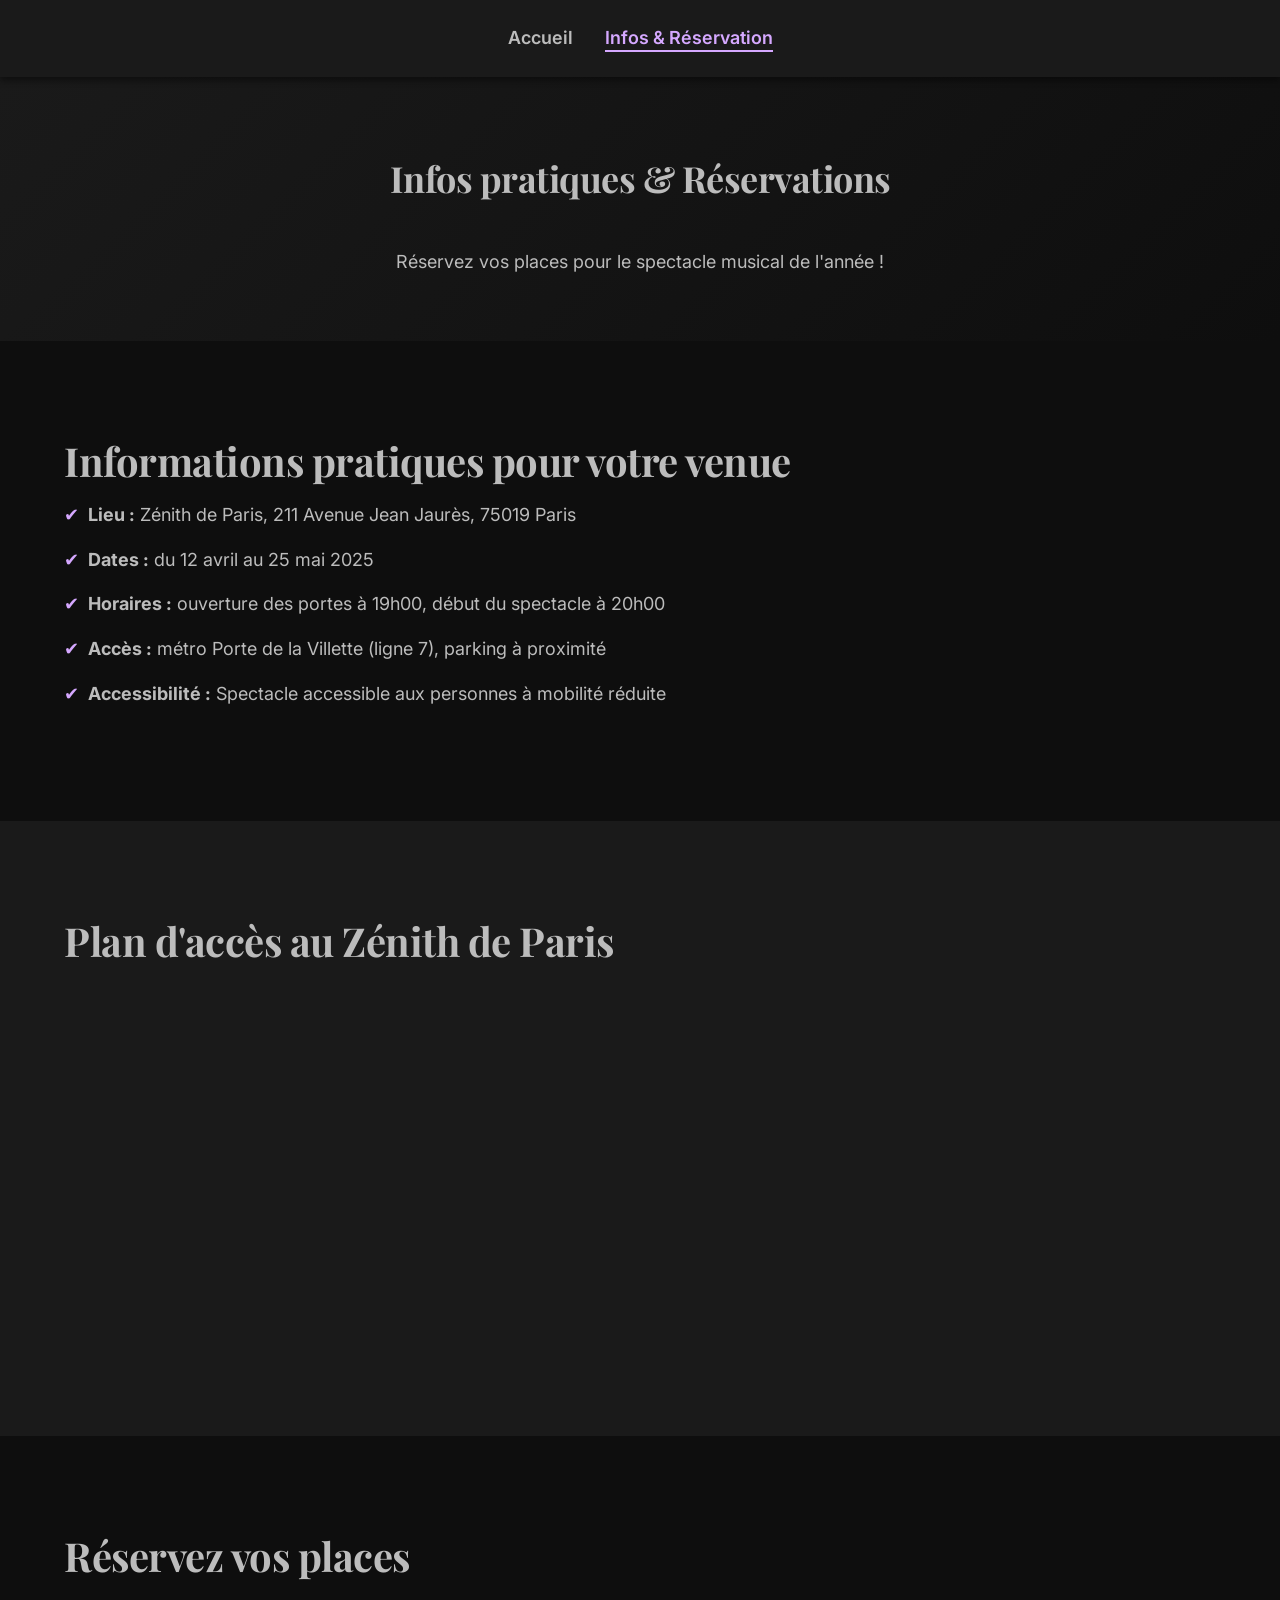
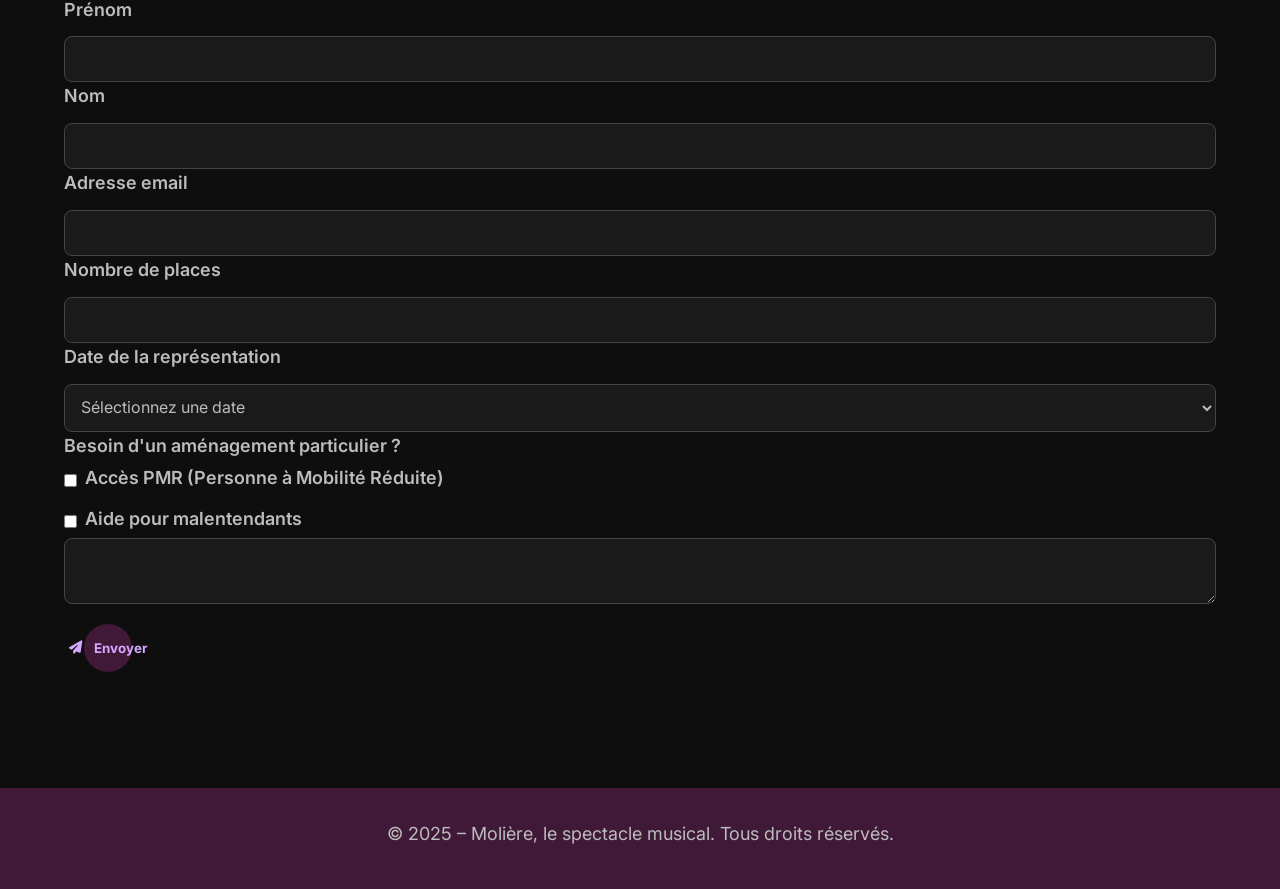
==== commit deedfce9: "fix" ====
--- a/infos.html
+++ b/infos.html
@@ -100,7 +100,6 @@
             <div class="form-group">
                 <label for="prenom">Prénom</label>
                 <input type="text" id="prenom" name="prenom" aria-label="Entrée votre prénom" />
-              <input type="text" name="prenom" aria-label="Entrée vote prénom"/>
             </div>
 
             <div class="form-group">
--- a/style.css
+++ b/style.css
@@ -451,7 +451,7 @@
 .section-intro input:focus,
 .section-intro select:focus,
 .section-intro textarea:focus {
-  outline: none;
+  outline: 3px solid var(--color-focus-outline);
   background-color: var(--color-card-bg);
 }
 
@@ -473,7 +473,7 @@
 .section-intro .btn:hover,
 .section-intro .btn:focus {
   background-color: var(--color-accent);
-  outline: none;
+  outline:  3px solid var(--color-focus-outline);
 }
 
 /* Responsive */
